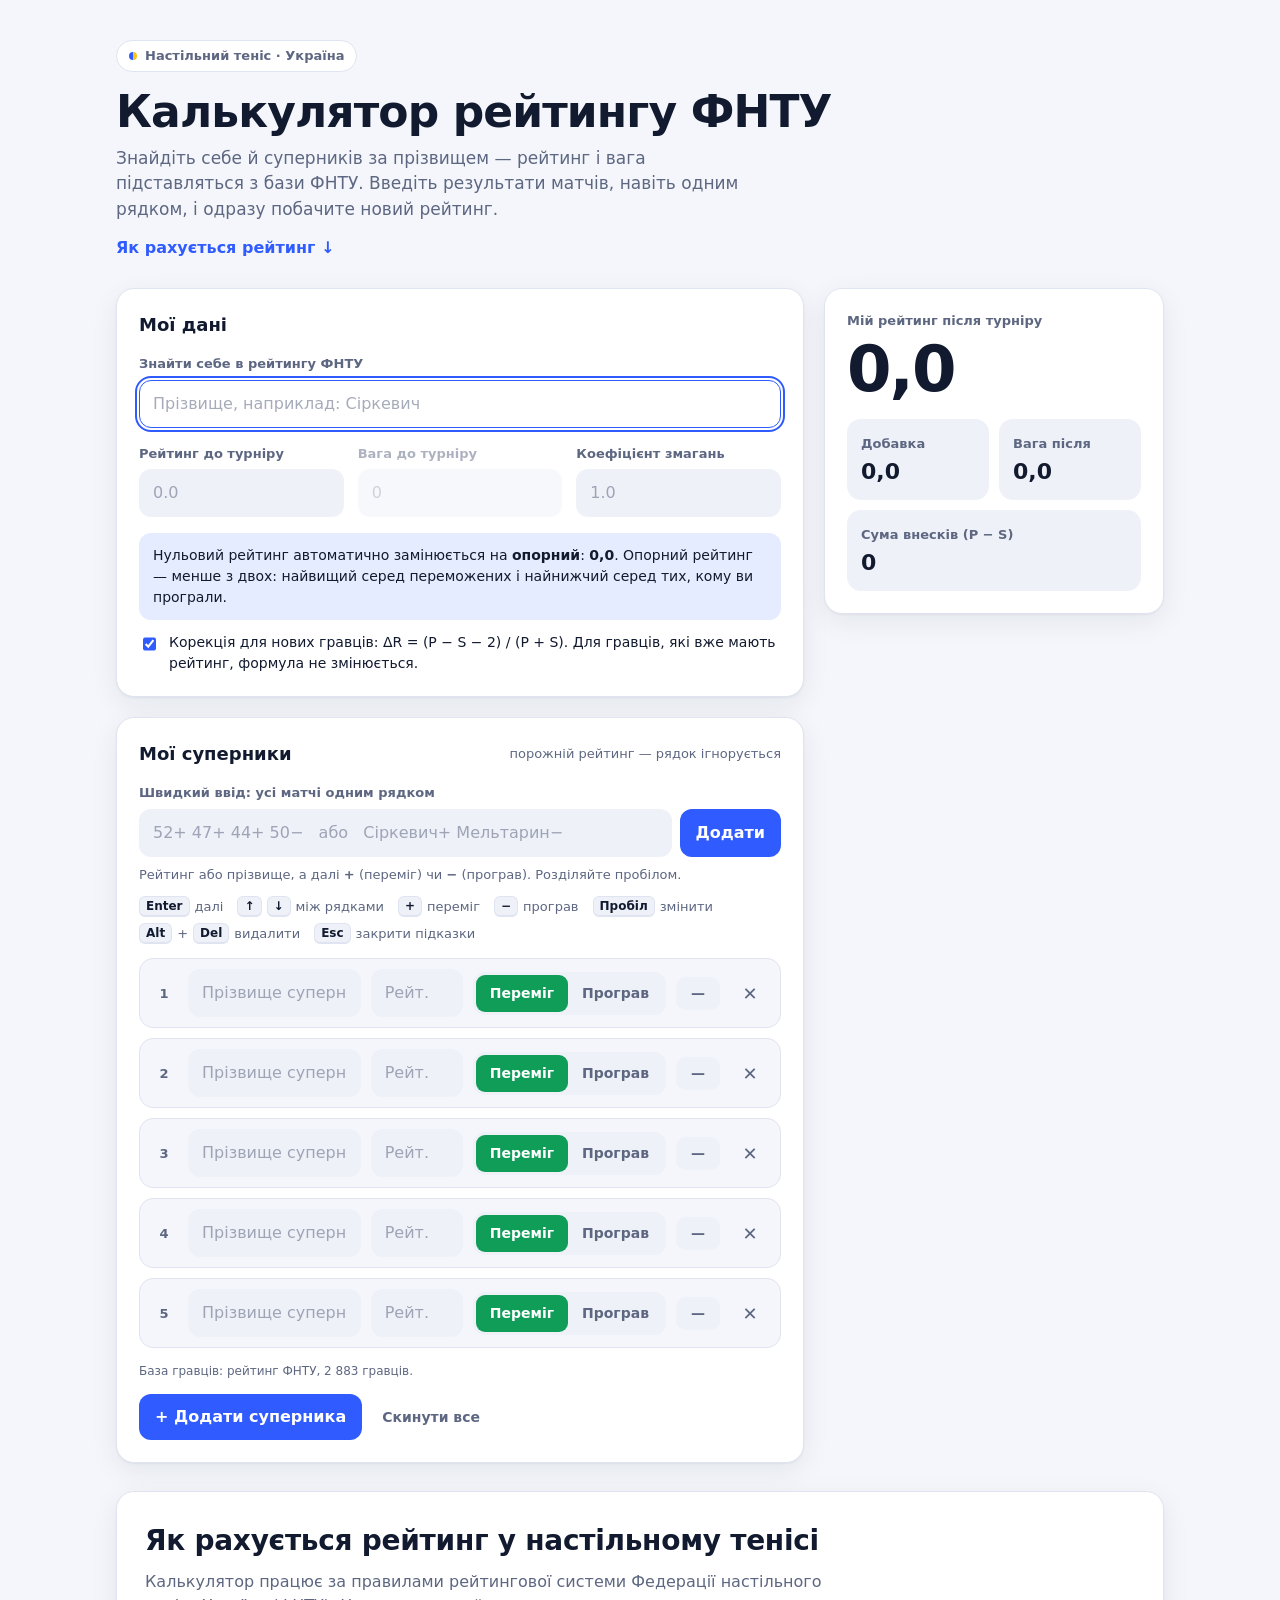
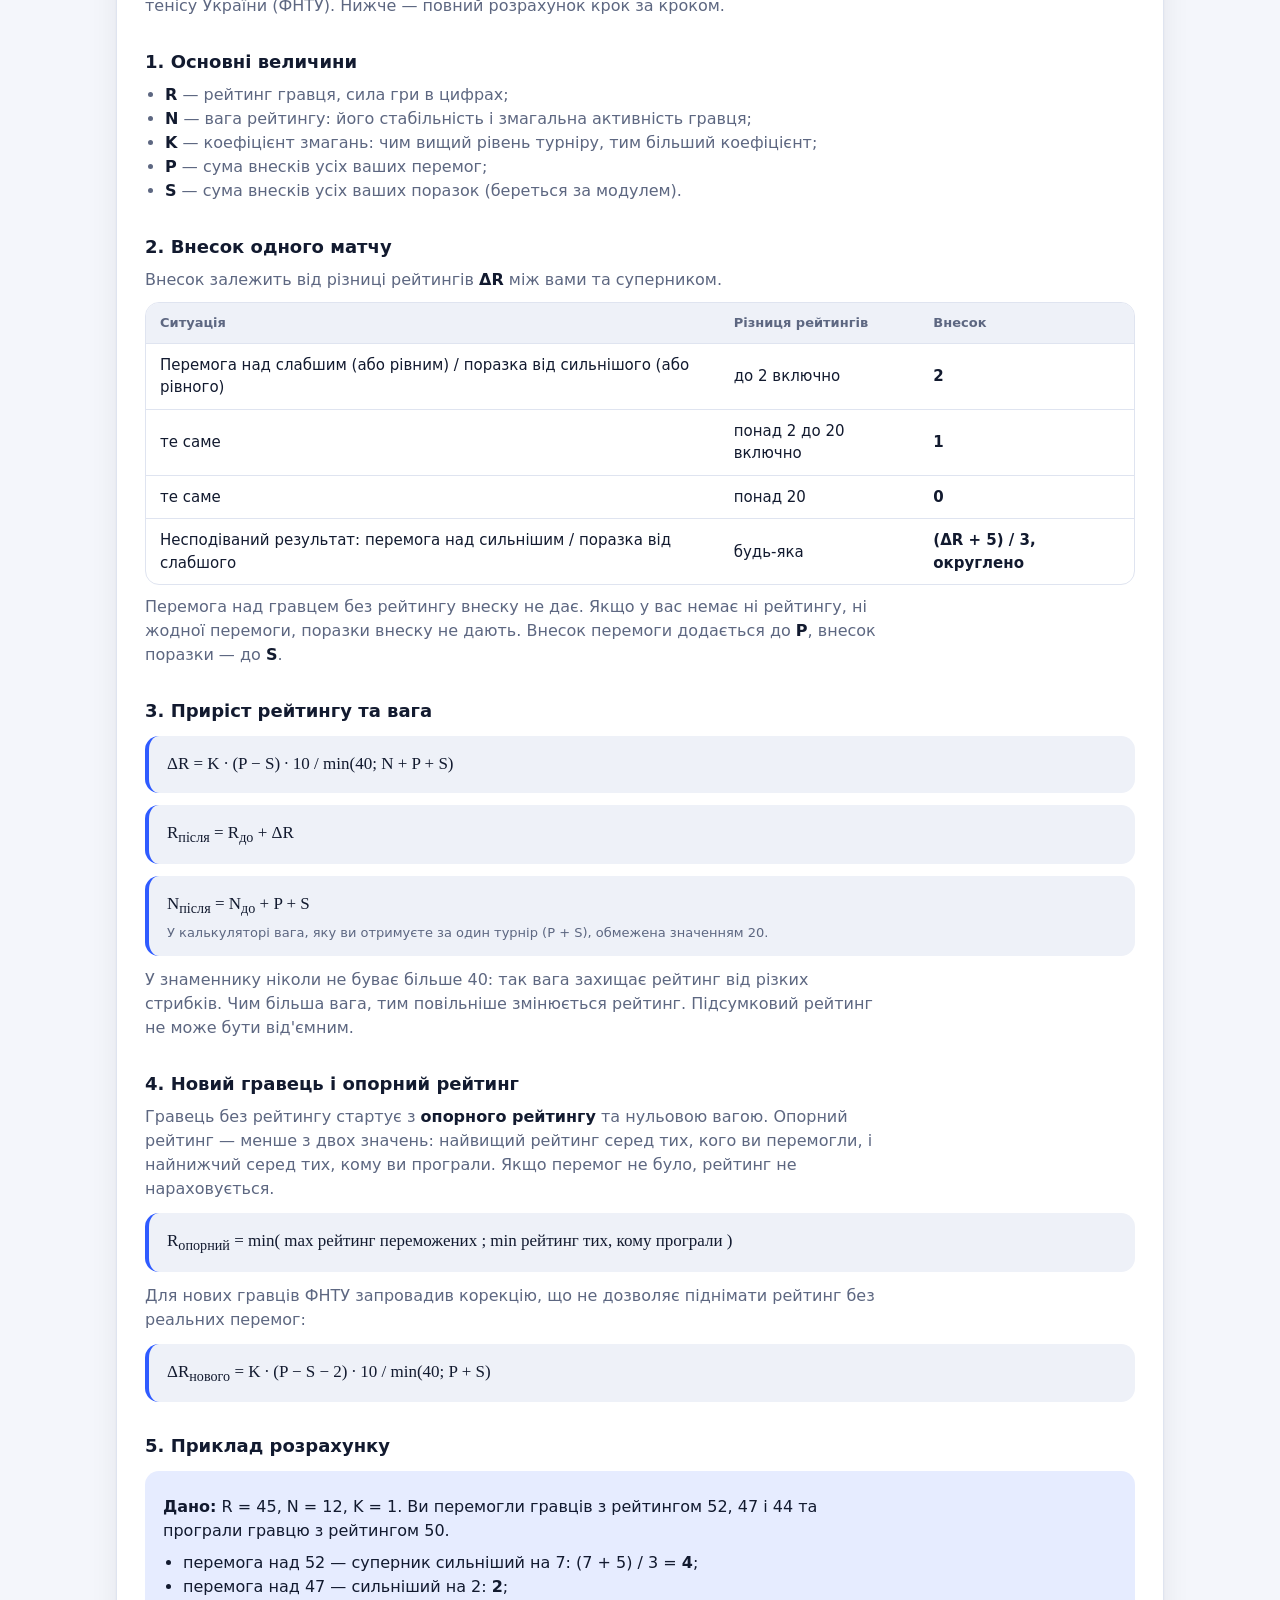
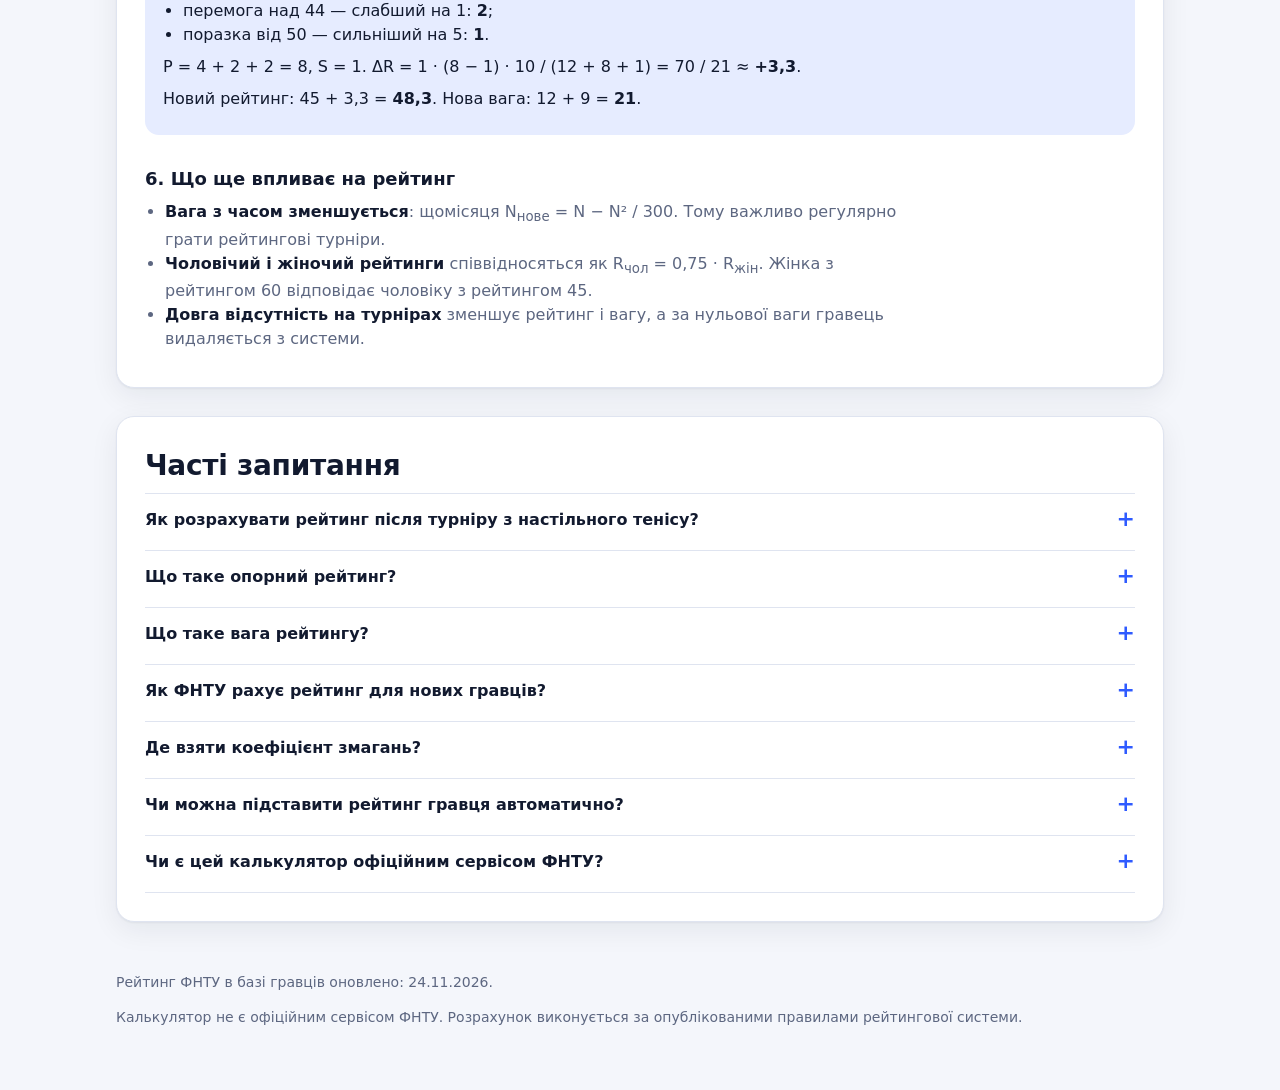
==== index.html @ c617428f "Add FNTU rating calculator Co-Authored-By: Claude Sonnet 5.5 <noreply@anthropic.com>" ====
<!DOCTYPE html>
<html lang="uk">
<head>
<meta charset="UTF-8">
<meta name="viewport" content="width=device-width, initial-scale=1, viewport-fit=cover">
<title>Калькулятор рейтингу з настільного тенісу ФНТУ онлайн</title>
<meta name="description" content="Безкоштовний онлайн-калькулятор рейтингу ФНТУ: введіть рейтинг, вагу та результати матчів — отримайте новий рейтинг після турніру. Формули та приклади розрахунку.">
<meta name="keywords" content="калькулятор рейтингу, рейтинг ФНТУ, настільний теніс, рейтинг настільний теніс Україна, розрахунок рейтингу, опорний рейтинг, вага рейтингу">
<meta name="robots" content="index, follow, max-image-preview:large, max-snippet:-1">
<meta name="author" content="Калькулятор рейтингу ФНТУ">
<meta name="theme-color" content="#2f5bff" media="(prefers-color-scheme: light)">
<meta name="theme-color" content="#0c111f" media="(prefers-color-scheme: dark)">
<meta name="color-scheme" content="light dark">
<link rel="canonical" href="https://example.com/">
<link rel="alternate" hreflang="uk" href="https://example.com/">
<link rel="alternate" hreflang="x-default" href="https://example.com/">

<meta property="og:type" content="website">
<meta property="og:site_name" content="Калькулятор рейтингу ФНТУ">
<meta property="og:locale" content="uk_UA">
<meta property="og:title" content="Калькулятор рейтингу з настільного тенісу ФНТУ">
<meta property="og:description" content="Введіть рейтинг, вагу та результати матчів — одразу побачите новий рейтинг після турніру. Формули та приклади.">
<meta property="og:url" content="https://example.com/">
<meta property="og:image" content="https://example.com/og-image.png">
<meta property="og:image:width" content="1200">
<meta property="og:image:height" content="630">
<meta property="og:image:alt" content="Калькулятор рейтингу ФНТУ з настільного тенісу">
<meta name="twitter:card" content="summary_large_image">
<meta name="twitter:title" content="Калькулятор рейтингу з настільного тенісу ФНТУ">
<meta name="twitter:description" content="Розрахунок рейтингу після турніру за правилами ФНТУ — онлайн, безкоштовно.">
<meta name="twitter:image" content="https://example.com/og-image.png">

<link rel="icon" href="favicon.svg" type="image/svg+xml">
<link rel="apple-touch-icon" href="apple-touch-icon.png">
<link rel="manifest" href="manifest.webmanifest">
<link rel="preload" href="style.css" as="style">
<link rel="stylesheet" href="style.css">

<script type="application/ld+json">
{
  "@context": "https://schema.org",
  "@graph": [
    {
      "@type": "WebApplication",
      "@id": "https://example.com/#app",
      "name": "Калькулятор рейтингу ФНТУ",
      "url": "https://example.com/",
      "description": "Онлайн-калькулятор рейтингу з настільного тенісу за правилами Федерації настільного тенісу України.",
      "applicationCategory": "SportsApplication",
      "operatingSystem": "Any",
      "browserRequirements": "Requires JavaScript",
      "inLanguage": "uk",
      "isAccessibleForFree": true,
      "offers": { "@type": "Offer", "price": "0", "priceCurrency": "UAH" }
    },
    {
      "@type": "WebSite",
      "@id": "https://example.com/#website",
      "url": "https://example.com/",
      "name": "Калькулятор рейтингу ФНТУ",
      "inLanguage": "uk"
    },
    {
      "@type": "FAQPage",
      "mainEntity": [
        {
          "@type": "Question",
          "name": "Як розрахувати рейтинг після турніру з настільного тенісу?",
          "acceptedAnswer": { "@type": "Answer", "text": "Для кожного матчу визначається внесок за різницею рейтингів. Потім додавання до рейтингу дорівнює K·(P−S)·10 / min(40; N+P+S), де P — сума внесків перемог, S — сума внесків поразок, N — початкова вага, K — коефіцієнт змагань." }
        },
        {
          "@type": "Question",
          "name": "Що таке опорний рейтинг у настільному тенісі?",
          "acceptedAnswer": { "@type": "Answer", "text": "Це стартовий рейтинг нового гравця. Він дорівнює меншому з двох значень: найвищого рейтингу серед гравців, яких переміг новачок, і найнижчого серед тих, кому він програв." }
        },
        {
          "@type": "Question",
          "name": "Що таке вага рейтингу?",
          "acceptedAnswer": { "@type": "Answer", "text": "Вага показує стабільність рейтингу та змагальну активність гравця. Після кожного турніру вага зростає на суму модулів внесків матчів, а з часом щомісяця зменшується. Чим більша вага, тим менше рейтинг змінюється за один турнір." }
        },
        {
          "@type": "Question",
          "name": "Як ФНТУ рахує рейтинг для нових гравців?",
          "acceptedAnswer": { "@type": "Answer", "text": "Новий гравець починає з опорного рейтингу й нульової ваги. З 2025 року у формулі приросту використовується додатковий доданок: ΔR = (P−S−2)·10 / (P+S), щоб рейтинг не зростав без реальних перемог." }
        },
        {
          "@type": "Question",
          "name": "Чи можна підставити рейтинг гравця автоматично?",
          "acceptedAnswer": { "@type": "Answer", "text": "Так. Почніть вводити прізвище у полі пошуку або в рядку суперника — калькулятор запропонує гравців з рейтингу ФНТУ й підставить їхній рейтинг і вагу. База оновлюється щодня." }
        },
        {
          "@type": "Question",
          "name": "Чи є цей калькулятор офіційним сервісом ФНТУ?",
          "acceptedAnswer": { "@type": "Answer", "text": "Ні. Це незалежний калькулятор, який виконує розрахунок за опублікованими правилами рейтингової системи ФНТУ. Офіційні дані дивіться на сайті федерації." }
        }
      ]
    }
  ]
}
</script>
</head>
<body>
<div class="wrap">
  <header class="hero">
    <span class="badge"><i></i> Настільний теніс · Україна</span>
    <h1>Калькулятор рейтингу ФНТУ</h1>
    <p class="lead">Знайдіть себе й суперників за прізвищем — рейтинг і вага підставляться з бази ФНТУ. Введіть результати матчів, навіть одним рядком, і одразу побачите новий рейтинг.</p>
    <a class="hero-link" href="#formula">Як рахується рейтинг ↓</a>
  </header>

  <main>
    <div class="layout">
      <div>
        <section class="card" aria-labelledby="h-me">
          <h2 id="h-me">Мої дані</h2>
          <div class="search-me">
            <label class="field"><span>Знайти себе в рейтингу ФНТУ</span>
              <input id="myName" type="text" data-player="me" role="combobox" aria-autocomplete="list" aria-expanded="false" aria-controls="ddList"
                     placeholder="Прізвище, наприклад: Сіркевич" autocomplete="off" autocapitalize="words" spellcheck="false" enterkeyhint="next">
            </label>
            <p class="meta" id="myMeta" hidden></p>
          </div>
          <div class="fields">
            <label class="field"><span>Рейтинг до турніру</span>
              <input id="initialRating" data-num type="text" inputmode="decimal" enterkeyhint="next" placeholder="0.0" autocomplete="off">
            </label>
            <label class="field" id="weightField"><span>Вага до турніру</span>
              <input id="initialWeight" data-num type="text" inputmode="decimal" enterkeyhint="next" placeholder="0" autocomplete="off">
            </label>
            <label class="field"><span>Коефіцієнт змагань</span>
              <input id="contestFactor" data-num type="text" inputmode="decimal" enterkeyhint="done" placeholder="1.0" autocomplete="off">
            </label>
          </div>
          <div class="note" id="newPlayerNote" hidden>
            Нульовий рейтинг автоматично замінюється на <b>опорний</b>: <b id="baseRating">0.0</b>.
            Опорний рейтинг — менше з двох: найвищий серед переможених і найнижчий серед тих, кому ви програли.
          </div>
          <label class="check" id="correctionRow" hidden>
            <input type="checkbox" id="correction" checked>
            <span>Корекція для нових гравців: ΔR = (P − S − 2) / (P + S).
              Для гравців, які вже мають рейтинг, формула не змінюється.</span>
          </label>
        </section>

        <section class="card" aria-labelledby="h-opp">
          <h2 id="h-opp">Мої суперники <span class="hint">порожній рейтинг — рядок ігнорується</span></h2>
          <div class="bulk">
            <label class="field"><span>Швидкий ввід: усі матчі одним рядком</span>
              <div class="bulk-row">
                <input id="bulk" type="text" placeholder="52+ 47+ 44+ 50−   або   Сіркевич+ Мельтарин−" autocomplete="off" autocapitalize="off" spellcheck="false" enterkeyhint="done" aria-describedby="bulkHelp">
                <button class="btn primary" id="bulkApply" type="button">Додати</button>
              </div>
            </label>
            <div class="chips" id="bulkPreview" aria-live="polite"></div>
            <p class="hint" id="bulkHelp">Рейтинг або прізвище, а далі <b>+</b> (переміг) чи <b>−</b> (програв). Розділяйте пробілом.</p>
          </div>
          <p class="keys" aria-hidden="true">
            <span><kbd>Enter</kbd> далі</span>
            <span><kbd>↑</kbd><kbd>↓</kbd> між рядками</span>
            <span><kbd>+</kbd> переміг</span>
            <span><kbd>−</kbd> програв</span>
            <span><kbd>Пробіл</kbd> змінити</span>
            <span><kbd>Alt</kbd>+<kbd>Del</kbd> видалити</span>
            <span><kbd>Esc</kbd> закрити підказки</span>
          </p>
          <div class="matches" id="matches"></div>
          <p class="src" id="dataSrc"></p>
          <div class="actions">
            <button class="btn primary" id="addMatch" type="button">+ Додати суперника</button>
            <button class="btn ghost" id="reset" type="button">Скинути все</button>
          </div>
        </section>
      </div>

      <aside class="card result" id="result" aria-live="polite" aria-label="Результат">
        <div class="label">Мій рейтинг після турніру</div>
        <div class="big" id="closingRating">0.0</div>
        <div class="stats">
          <div class="stat"><span class="label">Добавка</span><b id="closingDelta" data-sign="zero">0.0</b></div>
          <div class="stat"><span class="label">Вага після</span><b id="closingWeight">0.0</b></div>
          <div class="stat" style="grid-column: 1 / -1"><span class="label">Сума внесків (P − S)</span><b id="contribution">0</b></div>
        </div>
        <div class="warn" id="noRating" hidden>Рейтинг не нараховується: потрібна хоча б одна перемога над гравцем із рейтингом і підсумковий рейтинг вище 0.</div>
      </aside>
    </div>

    <noscript><p class="note">Для роботи калькулятора потрібен JavaScript. Формули розрахунку наведено нижче на сторінці.</p></noscript>

    <section class="doc" id="formula" aria-labelledby="h-formula">
      <div class="card">
        <h2 id="h-formula">Як рахується рейтинг у настільному тенісі</h2>
        <p>Калькулятор працює за правилами рейтингової системи Федерації настільного тенісу України (ФНТУ). Нижче — повний розрахунок крок за кроком.</p>

        <h3>1. Основні величини</h3>
        <ul>
          <li><b>R</b> — рейтинг гравця, сила гри в цифрах;</li>
          <li><b>N</b> — вага рейтингу: його стабільність і змагальна активність гравця;</li>
          <li><b>K</b> — коефіцієнт змагань: чим вищий рівень турніру, тим більший коефіцієнт;</li>
          <li><b>P</b> — сума внесків усіх ваших перемог;</li>
          <li><b>S</b> — сума внесків усіх ваших поразок (береться за модулем).</li>
        </ul>

        <h3>2. Внесок одного матчу</h3>
        <p>Внесок залежить від різниці рейтингів <b>ΔR</b> між вами та суперником.</p>
        <div class="tbl-wrap">
          <table>
            <thead><tr><th>Ситуація</th><th>Різниця рейтингів</th><th>Внесок</th></tr></thead>
            <tbody>
              <tr><td>Перемога над слабшим (або рівним) / поразка від сильнішого (або рівного)</td><td>до 2 включно</td><td>2</td></tr>
              <tr><td>те саме</td><td>понад 2 до 20 включно</td><td>1</td></tr>
              <tr><td>те саме</td><td>понад 20</td><td>0</td></tr>
              <tr><td>Несподіваний результат: перемога над сильнішим / поразка від слабшого</td><td>будь-яка</td><td>(ΔR + 5) / 3, округлено</td></tr>
            </tbody>
          </table>
        </div>
        <p>Перемога над гравцем без рейтингу внеску не дає. Якщо у вас немає ні рейтингу, ні жодної перемоги, поразки внеску не дають. Внесок перемоги додається до <b>P</b>, внесок поразки — до <b>S</b>.</p>

        <h3>3. Приріст рейтингу та вага</h3>
        <div class="formula">ΔR = K · (P − S) · 10 / min(40; N + P + S)</div>
        <div class="formula">R<sub>після</sub> = R<sub>до</sub> + ΔR</div>
        <div class="formula">N<sub>після</sub> = N<sub>до</sub> + P + S<small>У калькуляторі вага, яку ви отримуєте за один турнір (P + S), обмежена значенням 20.</small></div>
        <p>У знаменнику ніколи не буває більше 40: так вага захищає рейтинг від різких стрибків. Чим більша вага, тим повільніше змінюється рейтинг. Підсумковий рейтинг не може бути від'ємним.</p>

        <h3>4. Новий гравець і опорний рейтинг</h3>
        <p>Гравець без рейтингу стартує з <b>опорного рейтингу</b> та нульовою вагою. Опорний рейтинг — менше з двох значень: найвищий рейтинг серед тих, кого ви перемогли, і найнижчий серед тих, кому ви програли. Якщо перемог не було, рейтинг не нараховується.</p>
        <div class="formula">R<sub>опорний</sub> = min( max рейтинг переможених ; min рейтинг тих, кому програли )</div>
        <p>Для нових гравців ФНТУ запровадив корекцію, що не дозволяє піднімати рейтинг без реальних перемог:</p>
        <div class="formula">ΔR<sub>нового</sub> = K · (P − S − 2) · 10 / min(40; P + S)</div>

        <h3>5. Приклад розрахунку</h3>
        <div class="example">
          <p><b>Дано:</b> R = 45, N = 12, K = 1. Ви перемогли гравців з рейтингом 52, 47 і 44 та програли гравцю з рейтингом 50.</p>
          <ul>
            <li>перемога над 52 — суперник сильніший на 7: (7 + 5) / 3 = <b>4</b>;</li>
            <li>перемога над 47 — сильніший на 2: <b>2</b>;</li>
            <li>перемога над 44 — слабший на 1: <b>2</b>;</li>
            <li>поразка від 50 — сильніший на 5: <b>1</b>.</li>
          </ul>
          <p>P = 4 + 2 + 2 = 8, S = 1. ΔR = 1 · (8 − 1) · 10 / (12 + 8 + 1) = 70 / 21 ≈ <b>+3,3</b>.</p>
          <p>Новий рейтинг: 45 + 3,3 = <b>48,3</b>. Нова вага: 12 + 9 = <b>21</b>.</p>
        </div>

        <h3>6. Що ще впливає на рейтинг</h3>
        <ul>
          <li><b>Вага з часом зменшується</b>: щомісяця N<sub>нове</sub> = N − N² / 300. Тому важливо регулярно грати рейтингові турніри.</li>
          <li><b>Чоловічий і жіночий рейтинги</b> співвідносяться як R<sub>чол</sub> = 0,75 · R<sub>жін</sub>. Жінка з рейтингом 60 відповідає чоловіку з рейтингом 45.</li>
          <li><b>Довга відсутність на турнірах</b> зменшує рейтинг і вагу, а за нульової ваги гравець видаляється з системи.</li>
        </ul>
      </div>
    </section>

    <section class="doc faq" aria-labelledby="h-faq">
      <div class="card">
        <h2 id="h-faq">Часті запитання</h2>
        <details>
          <summary>Як розрахувати рейтинг після турніру з настільного тенісу?</summary>
          <p>Визначте внесок кожного матчу за різницею рейтингів, підсумуйте перемоги (P) та поразки (S) і підставте у формулу ΔR = K·(P−S)·10 / min(40; N+P+S). Калькулятор вище робить це автоматично.</p>
        </details>
        <details>
          <summary>Що таке опорний рейтинг?</summary>
          <p>Це стартовий рейтинг нового гравця: менше з двох значень — найвищий рейтинг серед переможених і найнижчий серед тих, кому він програв.</p>
        </details>
        <details>
          <summary>Що таке вага рейтингу?</summary>
          <p>Вага показує стабільність рейтингу та активність гравця. Після турніру вона зростає на P + S, а щомісяця зменшується. Чим більша вага, тим менше рейтинг змінюється за один турнір.</p>
        </details>
        <details>
          <summary>Як ФНТУ рахує рейтинг для нових гравців?</summary>
          <p>Новачок починає з опорного рейтингу та нульової ваги, а у формулі приросту є додатковий доданок: ΔR = (P−S−2)·10 / (P+S). Це не дає рейтингу зростати без реальних перемог.</p>
        </details>
        <details>
          <summary>Де взяти коефіцієнт змагань?</summary>
          <p>Коефіцієнт відповідає рівню турніру. Його визначає ФНТУ й зазвичай вказує в регламенті змагань. Для звичайного турніру використовуйте значення 1,0.</p>
        </details>
        <details>
          <summary>Чи можна підставити рейтинг гравця автоматично?</summary>
          <p>Так. Почніть вводити прізвище у полі «Знайти себе» або в рядку суперника — калькулятор запропонує гравців з рейтингу ФНТУ й підставить їхній рейтинг і вагу. База оновлюється щодня.</p>
        </details>
        <details>
          <summary>Чи є цей калькулятор офіційним сервісом ФНТУ?</summary>
          <p>Ні. Це незалежний калькулятор, який виконує розрахунок за опублікованими правилами. Офіційний рейтинг дивіться на сайті федерації.</p>
        </details>
      </div>
    </section>
  </main>

  <footer>
    <p>Рейтинг ФНТУ в базі гравців оновлено: <time id="footerDate">—</time>.</p>
    <p>Калькулятор не є офіційним сервісом ФНТУ. Розрахунок виконується за опублікованими правилами рейтингової системи.</p>
  </footer>
</div>

<div class="bar is-hidden" id="bar" role="status">
  <div class="b-main"><small>Рейтинг після турніру</small><b id="barRating">0,0</b></div>
  <span class="b-delta" id="barDelta" data-sign="zero">0,0</span>
  <button class="btn primary" type="button" id="barMore">Деталі</button>
</div>

<div class="dd" id="dd" hidden><div class="dd-list" id="ddList" role="listbox"></div></div>

<template id="matchTpl">
  <div class="match">
    <span class="num">1</span>
    <input class="name" type="text" name="opponentName" data-player="row" role="combobox" aria-autocomplete="list" aria-expanded="false" aria-controls="ddList" placeholder="Прізвище суперника" autocomplete="off" autocapitalize="words" spellcheck="false" enterkeyhint="next" aria-label="Прізвище суперника">
    <input class="rate" type="text" name="opponentRating" inputmode="decimal" enterkeyhint="next" placeholder="Рейт." autocomplete="off" aria-label="Рейтинг суперника" title="Рейтинг суперника">
    <div class="seg" role="radiogroup" aria-label="Результат матчу">
      <label><input type="radio" value="win" checked><span>Переміг</span></label>
      <label><input type="radio" value="lose"><span>Програв</span></label>
    </div>
    <span class="contrib" data-sign="zero" title="Внесок матчу">0</span>
    <button class="icon delete" type="button" tabindex="-1" aria-label="Видалити суперника">✕</button>
  </div>
</template>

<script src="players.js" defer></script>
<script src="calculator.js" defer></script>
<script src="app.js" defer></script>
</body>
</html>
---- style.css ----
:root {
  --bg: #f4f6fb; --surface: #ffffff; --surface-2: #eef1f8; --text: #121a2f; --muted: #5d6781;
  --line: #dfe4f0; --accent: #2f5bff; --accent-ink: #ffffff; --accent-soft: #e6ecff;
  --pos: #0f9d58; --pos-soft: #def6e9; --neg: #d93a3a; --neg-soft: #fde6e6; --gold: #f5c518;
  --shadow: 0 1px 2px rgba(18,26,47,.05), 0 8px 28px rgba(18,26,47,.07);
  --r: 18px;
}
@media (prefers-color-scheme: dark) {
  :root:not([data-theme="light"]) {
    --bg: #0c111f; --surface: #151c30; --surface-2: #1c2540; --text: #eef1fb; --muted: #97a2c0;
    --line: #26304f; --accent: #6b8bff; --accent-ink: #0c111f; --accent-soft: #1d2a55;
    --pos: #3ddc8a; --pos-soft: #12372a; --neg: #ff6b6b; --neg-soft: #3d1a22;
    --shadow: 0 1px 2px rgba(0,0,0,.4), 0 10px 30px rgba(0,0,0,.35);
  }
}
* { box-sizing: border-box; }
html { color-scheme: light dark; }
body {
  margin: 0; background: var(--bg); color: var(--text);
  font: 16px/1.5 system-ui, -apple-system, "Segoe UI", Roboto, "Helvetica Neue", Arial, sans-serif;
  -webkit-font-smoothing: antialiased;
}
.wrap { max-width: 1080px; margin: 0 auto; padding: 0 16px; }

.hero { padding: 40px 0 28px; }
.badge {
  display: inline-flex; align-items: center; gap: 8px; font-size: 13px; font-weight: 600; color: var(--muted);
  background: var(--surface); border: 1px solid var(--line); padding: 5px 12px; border-radius: 999px;
}
.badge i { width: 8px; height: 8px; border-radius: 50%; background: linear-gradient(90deg, var(--accent) 50%, var(--gold) 50%); }
h1 { font-size: clamp(28px, 5vw, 44px); line-height: 1.1; margin: 16px 0 10px; letter-spacing: -.02em; }
.lead { color: var(--muted); max-width: 640px; margin: 0; font-size: 17px; }

.layout { display: grid; grid-template-columns: minmax(0, 1fr) 340px; gap: 20px; align-items: start; }
.card { background: var(--surface); border: 1px solid var(--line); border-radius: var(--r); box-shadow: var(--shadow); padding: 22px; }
.card + .card { margin-top: 20px; }
.card h2 { font-size: 18px; margin: 0 0 16px; display: flex; align-items: center; justify-content: space-between; gap: 12px; }
.hint { color: var(--muted); font-size: 13px; font-weight: 400; }

.fields { display: grid; grid-template-columns: repeat(3, 1fr); gap: 14px; }
.field { display: block; }
.field > span { display: block; font-size: 13px; font-weight: 600; color: var(--muted); margin-bottom: 6px; }
.field.is-disabled { opacity: .5; }
input[type=text], input[type=number] {
  width: 100%; font: inherit; color: var(--text); background: var(--surface-2); border: 1.5px solid transparent;
  border-radius: 12px; padding: 11px 13px; outline: none; transition: border-color .15s, background .15s;
}
input:focus { border-color: var(--accent); background: var(--surface); }
input:disabled { cursor: not-allowed; }
.stepper { display: flex; gap: 6px; }
.stepper button { flex: none; width: 42px; }

button { font: inherit; cursor: pointer; }
.btn {
  border: 0; border-radius: 12px; padding: 11px 16px; font-weight: 600; background: var(--surface-2); color: var(--text);
  transition: transform .1s, background .15s;
}
.btn:hover { background: var(--accent-soft); }
.btn:active { transform: scale(.97); }
.btn.primary { background: var(--accent); color: var(--accent-ink); }
.btn.primary:hover { filter: brightness(1.08); background: var(--accent); }
.btn.ghost { background: transparent; color: var(--muted); padding: 6px 10px; font-size: 14px; }
.btn:focus-visible, input:focus-visible, .seg label:focus-within { outline: 2px solid var(--accent); outline-offset: 2px; }

.note { margin-top: 16px; padding: 12px 14px; border-radius: 12px; background: var(--accent-soft); font-size: 14px; }
.note b { font-variant-numeric: tabular-nums; }
.check { display: flex; align-items: flex-start; gap: 10px; margin-top: 12px; font-size: 14px; cursor: pointer; }
.check input { margin-top: 3px; accent-color: var(--accent); width: 18px; height: 18px; }

.matches { display: grid; gap: 10px; }
.match {
  display: grid; grid-template-columns: 28px minmax(0, 1fr) 92px auto 44px 40px; gap: 10px; align-items: center;
  padding: 10px; border: 1px solid var(--line); border-radius: 14px; background: var(--bg);
}
.num { font-size: 13px; font-weight: 700; color: var(--muted); text-align: center; }
.seg { display: inline-flex; background: var(--surface-2); border-radius: 12px; padding: 3px; }
.seg label { position: relative; cursor: pointer; }
.seg input { position: absolute; opacity: 0; inset: 0; }
.seg span { display: block; padding: 8px 14px; border-radius: 9px; font-size: 14px; font-weight: 600; color: var(--muted); transition: all .15s; white-space: nowrap; }
.seg input[value=win]:checked + span { background: var(--pos); color: #fff; }
.seg input[value=lose]:checked + span { background: var(--neg); color: #fff; }
.contrib {
  text-align: center; font-weight: 700; font-size: 14px; font-variant-numeric: tabular-nums; padding: 6px 0; border-radius: 10px;
  background: var(--surface-2); color: var(--muted);
}
.contrib[data-sign=pos] { background: var(--pos-soft); color: var(--pos); }
.contrib[data-sign=neg] { background: var(--neg-soft); color: var(--neg); }
.icon { border: 0; background: transparent; color: var(--muted); border-radius: 10px; height: 40px; font-size: 18px; }
.icon:hover { background: var(--neg-soft); color: var(--neg); }
.actions { display: flex; gap: 10px; margin-top: 14px; flex-wrap: wrap; }

.result { position: sticky; top: 16px; }
.result .big { font-size: 64px; line-height: 1; font-weight: 800; letter-spacing: -.03em; font-variant-numeric: tabular-nums; margin: 6px 0 4px; }
.label { font-size: 13px; font-weight: 600; color: var(--muted); }
.stats { display: grid; grid-template-columns: 1fr 1fr; gap: 10px; margin-top: 18px; }
.stat { background: var(--surface-2); border-radius: 14px; padding: 12px 14px; }
.stat b { display: block; font-size: 22px; font-variant-numeric: tabular-nums; }
[data-sign=pos] { color: var(--pos); } [data-sign=neg] { color: var(--neg); }
.warn { margin-top: 14px; padding: 10px 12px; border-radius: 12px; background: var(--neg-soft); color: var(--neg); font-size: 14px; }

.doc { margin-top: 28px; }
.doc .card { padding: 28px; }
.doc h2 { font-size: clamp(22px, 3.5vw, 28px); margin: 0 0 6px; letter-spacing: -.01em; display: block; }
.doc h3 { font-size: 18px; margin: 30px 0 8px; }
.doc p, .doc li { color: var(--muted); max-width: 72ch; }
.doc p { margin: 8px 0; } .doc ul { padding-left: 20px; margin: 8px 0; }
.doc strong, .doc b { color: var(--text); }
.formula {
  margin: 12px 0; padding: 14px 18px; border-radius: 14px; background: var(--surface-2); border-left: 4px solid var(--accent);
  font: 500 17px/1.7 "Cambria Math", "STIX Two Math", Georgia, serif; color: var(--text); overflow-x: auto; white-space: nowrap;
}
.formula small { display: block; font: 13px/1.4 system-ui, sans-serif; color: var(--muted); margin-top: 4px; white-space: normal; }
.tbl-wrap { overflow-x: auto; margin: 10px 0; border: 1px solid var(--line); border-radius: 14px; }
table { border-collapse: collapse; width: 100%; font-size: 15px; min-width: 420px; }
th, td { text-align: left; padding: 10px 14px; border-bottom: 1px solid var(--line); }
th { background: var(--surface-2); font-size: 13px; color: var(--muted); }
tr:last-child td { border-bottom: 0; }
td:last-child { font-weight: 700; font-variant-numeric: tabular-nums; }
.example { background: var(--accent-soft); border-radius: 14px; padding: 16px 18px; margin: 12px 0; }
.example p, .example li { color: var(--text); }
.faq details { border-top: 1px solid var(--line); padding: 14px 0; }
.faq details:last-child { border-bottom: 1px solid var(--line); }
.faq summary { cursor: pointer; font-weight: 600; font-size: 16px; list-style: none; display: flex; justify-content: space-between; gap: 12px; min-height: 28px; }
.faq summary::-webkit-details-marker { display: none; }
.faq summary::after { content: "+"; color: var(--accent); font-size: 22px; line-height: 1; }
.faq details[open] summary::after { content: "−"; }
.faq details p { margin: 10px 0 0; }
.hero-link { display: inline-block; margin-top: 14px; color: var(--accent); font-weight: 600; text-decoration: none; }
.hero-link:hover { text-decoration: underline; }

/* Нижня панель результату на телефонах */
.bar {
  display: none; position: fixed; left: 0; right: 0; bottom: 0; z-index: 20; align-items: center; gap: 14px;
  padding: 10px 16px calc(10px + env(safe-area-inset-bottom)); background: var(--surface); border-top: 1px solid var(--line);
  box-shadow: 0 -8px 24px rgba(18,26,47,.12); transform: translateY(0); transition: transform .2s;
}
.bar.is-hidden { transform: translateY(110%); }
.bar .b-main { flex: 1; min-width: 0; }
.bar .b-main small { display: block; font-size: 12px; font-weight: 600; color: var(--muted); }
.bar .b-main b { font-size: 28px; line-height: 1.1; font-variant-numeric: tabular-nums; }
.bar .b-delta { font-weight: 800; font-size: 18px; font-variant-numeric: tabular-nums; }
.bar .btn { min-height: 44px; }
footer { color: var(--muted); font-size: 14px; padding: 36px 0 48px; }
footer a { color: var(--accent); }
[hidden] { display: none !important; }

@media (max-width: 860px) {
  .layout { grid-template-columns: 1fr; }
  .result { position: static; }
  .bar { display: flex; }
  body { padding-bottom: 84px; }
}
@media (max-width: 640px) {
  .hero { padding: 24px 0 16px; }
  .card { padding: 16px; }
  .doc .card { padding: 18px; }
  .fields { grid-template-columns: 1fr 1fr; gap: 10px; }
  .fields .field:first-child { grid-column: 1 / -1; }
  input[type=text], input[type=number] { min-height: 48px; font-size: 16px; }
  .match {
    grid-template-columns: 24px 84px minmax(0, 1fr) 48px;
    grid-template-areas: "n name name del" "n rate seg c";
    gap: 8px; padding: 10px 8px;
  }
  .match .num { grid-area: n; } .match .name { grid-area: name; } .match .rate { grid-area: rate; }
  .match .seg { grid-area: seg; display: flex; } .match .seg label { flex: 1; }
  .match .seg span { text-align: center; padding: 12px 2px; font-size: 13px; }
  .match { grid-template-columns: 22px 80px minmax(0, 1fr) 44px; }
  .match .contrib { grid-area: c; padding: 12px 0; }
  .match .delete { grid-area: del; height: 48px; width: 48px; }
  .actions .btn { min-height: 48px; }
  .actions .primary { flex: 1; }
  .result .big { font-size: 52px; }
  .formula { font-size: 15px; padding: 12px 14px; }
}
@media (hover: none) { .link:hover, .btn:hover { transform: none; } }

.keys { display: flex; flex-wrap: wrap; gap: 6px 14px; margin: -4px 0 14px; font-size: 13px; color: var(--muted); }
.keys span { display: inline-flex; align-items: center; gap: 5px; }
kbd {
  font: 600 12px/1 system-ui, sans-serif; color: var(--text); background: var(--surface-2); border: 1px solid var(--line);
  border-bottom-width: 2px; border-radius: 6px; padding: 3px 6px; min-width: 22px; text-align: center;
}
@media (hover: none) { .keys { display: none; } }
input::placeholder { color: var(--muted); opacity: .55; }

/* Пошук гравців і швидкий ввід */
.search-me { margin-bottom: 16px; }
.meta { margin: 8px 0 0; font-size: 13px; color: var(--muted); }
.meta b { color: var(--text); }
.bulk { margin-bottom: 16px; }
.bulk-row { display: flex; gap: 8px; }
.bulk-row input { flex: 1; min-width: 0; }
.bulk-row .btn { flex: none; }
.bulk .hint { margin: 8px 0 0; }
.chips { display: flex; flex-wrap: wrap; gap: 6px; margin-top: 8px; }
.chips:empty { display: none; }
.chip { font-size: 13px; font-weight: 600; padding: 4px 10px; border-radius: 999px; background: var(--surface-2); color: var(--muted); font-variant-numeric: tabular-nums; }
.chip.win { background: var(--pos-soft); color: var(--pos); }
.chip.lose { background: var(--neg-soft); color: var(--neg); }
.chip.err { background: var(--neg-soft); color: var(--neg); outline: 1px dashed var(--neg); }
.chip.warn { outline: 1px dashed var(--muted); }
.src { margin: 14px 0 0; font-size: 12px; color: var(--muted); }
.dd {
  position: fixed; z-index: 60; background: var(--surface); border: 1px solid var(--line); border-radius: 14px;
  box-shadow: 0 12px 40px rgba(18,26,47,.22); overflow: hidden; max-height: min(340px, 55vh); overflow-y: auto;
}
.dd-item { display: grid; grid-template-columns: minmax(0, 1fr) auto; gap: 2px 12px; padding: 10px 14px; cursor: pointer; align-items: center; }
.dd-item[aria-selected=true], .dd-item:hover { background: var(--accent-soft); }
.dd-item b { font-weight: 600; overflow: hidden; text-overflow: ellipsis; white-space: nowrap; }
.dd-item small { grid-column: 1; color: var(--muted); font-size: 12px; overflow: hidden; text-overflow: ellipsis; white-space: nowrap; }
.dd-item .r { grid-row: 1 / span 2; grid-column: 2; text-align: right; font-weight: 800; font-size: 17px; font-variant-numeric: tabular-nums; }
.dd-item .r i { display: block; font-style: normal; font-weight: 500; font-size: 11px; color: var(--muted); }
.dd-empty { padding: 12px 14px; color: var(--muted); font-size: 14px; }
@media (max-width: 640px) { .bulk-row .btn { min-height: 48px; } .dd-item { padding: 12px 14px; } }
---- style.css ----
:root {
  --bg: #f4f6fb; --surface: #ffffff; --surface-2: #eef1f8; --text: #121a2f; --muted: #5d6781;
  --line: #dfe4f0; --accent: #2f5bff; --accent-ink: #ffffff; --accent-soft: #e6ecff;
  --pos: #0f9d58; --pos-soft: #def6e9; --neg: #d93a3a; --neg-soft: #fde6e6; --gold: #f5c518;
  --shadow: 0 1px 2px rgba(18,26,47,.05), 0 8px 28px rgba(18,26,47,.07);
  --r: 18px;
}
@media (prefers-color-scheme: dark) {
  :root:not([data-theme="light"]) {
    --bg: #0c111f; --surface: #151c30; --surface-2: #1c2540; --text: #eef1fb; --muted: #97a2c0;
    --line: #26304f; --accent: #6b8bff; --accent-ink: #0c111f; --accent-soft: #1d2a55;
    --pos: #3ddc8a; --pos-soft: #12372a; --neg: #ff6b6b; --neg-soft: #3d1a22;
    --shadow: 0 1px 2px rgba(0,0,0,.4), 0 10px 30px rgba(0,0,0,.35);
  }
}
* { box-sizing: border-box; }
html { color-scheme: light dark; }
body {
  margin: 0; background: var(--bg); color: var(--text);
  font: 16px/1.5 system-ui, -apple-system, "Segoe UI", Roboto, "Helvetica Neue", Arial, sans-serif;
  -webkit-font-smoothing: antialiased;
}
.wrap { max-width: 1080px; margin: 0 auto; padding: 0 16px; }

.hero { padding: 40px 0 28px; }
.badge {
  display: inline-flex; align-items: center; gap: 8px; font-size: 13px; font-weight: 600; color: var(--muted);
  background: var(--surface); border: 1px solid var(--line); padding: 5px 12px; border-radius: 999px;
}
.badge i { width: 8px; height: 8px; border-radius: 50%; background: linear-gradient(90deg, var(--accent) 50%, var(--gold) 50%); }
h1 { font-size: clamp(28px, 5vw, 44px); line-height: 1.1; margin: 16px 0 10px; letter-spacing: -.02em; }
.lead { color: var(--muted); max-width: 640px; margin: 0; font-size: 17px; }

.layout { display: grid; grid-template-columns: minmax(0, 1fr) 340px; gap: 20px; align-items: start; }
.card { background: var(--surface); border: 1px solid var(--line); border-radius: var(--r); box-shadow: var(--shadow); padding: 22px; }
.card + .card { margin-top: 20px; }
.card h2 { font-size: 18px; margin: 0 0 16px; display: flex; align-items: center; justify-content: space-between; gap: 12px; }
.hint { color: var(--muted); font-size: 13px; font-weight: 400; }

.fields { display: grid; grid-template-columns: repeat(3, 1fr); gap: 14px; }
.field { display: block; }
.field > span { display: block; font-size: 13px; font-weight: 600; color: var(--muted); margin-bottom: 6px; }
.field.is-disabled { opacity: .5; }
input[type=text], input[type=number] {
  width: 100%; font: inherit; color: var(--text); background: var(--surface-2); border: 1.5px solid transparent;
  border-radius: 12px; padding: 11px 13px; outline: none; transition: border-color .15s, background .15s;
}
input:focus { border-color: var(--accent); background: var(--surface); }
input:disabled { cursor: not-allowed; }
.stepper { display: flex; gap: 6px; }
.stepper button { flex: none; width: 42px; }

button { font: inherit; cursor: pointer; }
.btn {
  border: 0; border-radius: 12px; padding: 11px 16px; font-weight: 600; background: var(--surface-2); color: var(--text);
  transition: transform .1s, background .15s;
}
.btn:hover { background: var(--accent-soft); }
.btn:active { transform: scale(.97); }
.btn.primary { background: var(--accent); color: var(--accent-ink); }
.btn.primary:hover { filter: brightness(1.08); background: var(--accent); }
.btn.ghost { background: transparent; color: var(--muted); padding: 6px 10px; font-size: 14px; }
.btn:focus-visible, input:focus-visible, .seg label:focus-within { outline: 2px solid var(--accent); outline-offset: 2px; }

.note { margin-top: 16px; padding: 12px 14px; border-radius: 12px; background: var(--accent-soft); font-size: 14px; }
.note b { font-variant-numeric: tabular-nums; }
.check { display: flex; align-items: flex-start; gap: 10px; margin-top: 12px; font-size: 14px; cursor: pointer; }
.check input { margin-top: 3px; accent-color: var(--accent); width: 18px; height: 18px; }

.matches { display: grid; gap: 10px; }
.match {
  display: grid; grid-template-columns: 28px minmax(0, 1fr) 92px auto 44px 40px; gap: 10px; align-items: center;
  padding: 10px; border: 1px solid var(--line); border-radius: 14px; background: var(--bg);
}
.num { font-size: 13px; font-weight: 700; color: var(--muted); text-align: center; }
.seg { display: inline-flex; background: var(--surface-2); border-radius: 12px; padding: 3px; }
.seg label { position: relative; cursor: pointer; }
.seg input { position: absolute; opacity: 0; inset: 0; }
.seg span { display: block; padding: 8px 14px; border-radius: 9px; font-size: 14px; font-weight: 600; color: var(--muted); transition: all .15s; white-space: nowrap; }
.seg input[value=win]:checked + span { background: var(--pos); color: #fff; }
.seg input[value=lose]:checked + span { background: var(--neg); color: #fff; }
.contrib {
  text-align: center; font-weight: 700; font-size: 14px; font-variant-numeric: tabular-nums; padding: 6px 0; border-radius: 10px;
  background: var(--surface-2); color: var(--muted);
}
.contrib[data-sign=pos] { background: var(--pos-soft); color: var(--pos); }
.contrib[data-sign=neg] { background: var(--neg-soft); color: var(--neg); }
.icon { border: 0; background: transparent; color: var(--muted); border-radius: 10px; height: 40px; font-size: 18px; }
.icon:hover { background: var(--neg-soft); color: var(--neg); }
.actions { display: flex; gap: 10px; margin-top: 14px; flex-wrap: wrap; }

.result { position: sticky; top: 16px; }
.result .big { font-size: 64px; line-height: 1; font-weight: 800; letter-spacing: -.03em; font-variant-numeric: tabular-nums; margin: 6px 0 4px; }
.label { font-size: 13px; font-weight: 600; color: var(--muted); }
.stats { display: grid; grid-template-columns: 1fr 1fr; gap: 10px; margin-top: 18px; }
.stat { background: var(--surface-2); border-radius: 14px; padding: 12px 14px; }
.stat b { display: block; font-size: 22px; font-variant-numeric: tabular-nums; }
[data-sign=pos] { color: var(--pos); } [data-sign=neg] { color: var(--neg); }
.warn { margin-top: 14px; padding: 10px 12px; border-radius: 12px; background: var(--neg-soft); color: var(--neg); font-size: 14px; }

.doc { margin-top: 28px; }
.doc .card { padding: 28px; }
.doc h2 { font-size: clamp(22px, 3.5vw, 28px); margin: 0 0 6px; letter-spacing: -.01em; display: block; }
.doc h3 { font-size: 18px; margin: 30px 0 8px; }
.doc p, .doc li { color: var(--muted); max-width: 72ch; }
.doc p { margin: 8px 0; } .doc ul { padding-left: 20px; margin: 8px 0; }
.doc strong, .doc b { color: var(--text); }
.formula {
  margin: 12px 0; padding: 14px 18px; border-radius: 14px; background: var(--surface-2); border-left: 4px solid var(--accent);
  font: 500 17px/1.7 "Cambria Math", "STIX Two Math", Georgia, serif; color: var(--text); overflow-x: auto; white-space: nowrap;
}
.formula small { display: block; font: 13px/1.4 system-ui, sans-serif; color: var(--muted); margin-top: 4px; white-space: normal; }
.tbl-wrap { overflow-x: auto; margin: 10px 0; border: 1px solid var(--line); border-radius: 14px; }
table { border-collapse: collapse; width: 100%; font-size: 15px; min-width: 420px; }
th, td { text-align: left; padding: 10px 14px; border-bottom: 1px solid var(--line); }
th { background: var(--surface-2); font-size: 13px; color: var(--muted); }
tr:last-child td { border-bottom: 0; }
td:last-child { font-weight: 700; font-variant-numeric: tabular-nums; }
.example { background: var(--accent-soft); border-radius: 14px; padding: 16px 18px; margin: 12px 0; }
.example p, .example li { color: var(--text); }
.faq details { border-top: 1px solid var(--line); padding: 14px 0; }
.faq details:last-child { border-bottom: 1px solid var(--line); }
.faq summary { cursor: pointer; font-weight: 600; font-size: 16px; list-style: none; display: flex; justify-content: space-between; gap: 12px; min-height: 28px; }
.faq summary::-webkit-details-marker { display: none; }
.faq summary::after { content: "+"; color: var(--accent); font-size: 22px; line-height: 1; }
.faq details[open] summary::after { content: "−"; }
.faq details p { margin: 10px 0 0; }
.hero-link { display: inline-block; margin-top: 14px; color: var(--accent); font-weight: 600; text-decoration: none; }
.hero-link:hover { text-decoration: underline; }

/* Нижня панель результату на телефонах */
.bar {
  display: none; position: fixed; left: 0; right: 0; bottom: 0; z-index: 20; align-items: center; gap: 14px;
  padding: 10px 16px calc(10px + env(safe-area-inset-bottom)); background: var(--surface); border-top: 1px solid var(--line);
  box-shadow: 0 -8px 24px rgba(18,26,47,.12); transform: translateY(0); transition: transform .2s;
}
.bar.is-hidden { transform: translateY(110%); }
.bar .b-main { flex: 1; min-width: 0; }
.bar .b-main small { display: block; font-size: 12px; font-weight: 600; color: var(--muted); }
.bar .b-main b { font-size: 28px; line-height: 1.1; font-variant-numeric: tabular-nums; }
.bar .b-delta { font-weight: 800; font-size: 18px; font-variant-numeric: tabular-nums; }
.bar .btn { min-height: 44px; }
footer { color: var(--muted); font-size: 14px; padding: 36px 0 48px; }
footer a { color: var(--accent); }
[hidden] { display: none !important; }

@media (max-width: 860px) {
  .layout { grid-template-columns: 1fr; }
  .result { position: static; }
  .bar { display: flex; }
  body { padding-bottom: 84px; }
}
@media (max-width: 640px) {
  .hero { padding: 24px 0 16px; }
  .card { padding: 16px; }
  .doc .card { padding: 18px; }
  .fields { grid-template-columns: 1fr 1fr; gap: 10px; }
  .fields .field:first-child { grid-column: 1 / -1; }
  input[type=text], input[type=number] { min-height: 48px; font-size: 16px; }
  .match {
    grid-template-columns: 24px 84px minmax(0, 1fr) 48px;
    grid-template-areas: "n name name del" "n rate seg c";
    gap: 8px; padding: 10px 8px;
  }
  .match .num { grid-area: n; } .match .name { grid-area: name; } .match .rate { grid-area: rate; }
  .match .seg { grid-area: seg; display: flex; } .match .seg label { flex: 1; }
  .match .seg span { text-align: center; padding: 12px 2px; font-size: 13px; }
  .match { grid-template-columns: 22px 80px minmax(0, 1fr) 44px; }
  .match .contrib { grid-area: c; padding: 12px 0; }
  .match .delete { grid-area: del; height: 48px; width: 48px; }
  .actions .btn { min-height: 48px; }
  .actions .primary { flex: 1; }
  .result .big { font-size: 52px; }
  .formula { font-size: 15px; padding: 12px 14px; }
}
@media (hover: none) { .link:hover, .btn:hover { transform: none; } }

.keys { display: flex; flex-wrap: wrap; gap: 6px 14px; margin: -4px 0 14px; font-size: 13px; color: var(--muted); }
.keys span { display: inline-flex; align-items: center; gap: 5px; }
kbd {
  font: 600 12px/1 system-ui, sans-serif; color: var(--text); background: var(--surface-2); border: 1px solid var(--line);
  border-bottom-width: 2px; border-radius: 6px; padding: 3px 6px; min-width: 22px; text-align: center;
}
@media (hover: none) { .keys { display: none; } }
input::placeholder { color: var(--muted); opacity: .55; }

/* Пошук гравців і швидкий ввід */
.search-me { margin-bottom: 16px; }
.meta { margin: 8px 0 0; font-size: 13px; color: var(--muted); }
.meta b { color: var(--text); }
.bulk { margin-bottom: 16px; }
.bulk-row { display: flex; gap: 8px; }
.bulk-row input { flex: 1; min-width: 0; }
.bulk-row .btn { flex: none; }
.bulk .hint { margin: 8px 0 0; }
.chips { display: flex; flex-wrap: wrap; gap: 6px; margin-top: 8px; }
.chips:empty { display: none; }
.chip { font-size: 13px; font-weight: 600; padding: 4px 10px; border-radius: 999px; background: var(--surface-2); color: var(--muted); font-variant-numeric: tabular-nums; }
.chip.win { background: var(--pos-soft); color: var(--pos); }
.chip.lose { background: var(--neg-soft); color: var(--neg); }
.chip.err { background: var(--neg-soft); color: var(--neg); outline: 1px dashed var(--neg); }
.chip.warn { outline: 1px dashed var(--muted); }
.src { margin: 14px 0 0; font-size: 12px; color: var(--muted); }
.dd {
  position: fixed; z-index: 60; background: var(--surface); border: 1px solid var(--line); border-radius: 14px;
  box-shadow: 0 12px 40px rgba(18,26,47,.22); overflow: hidden; max-height: min(340px, 55vh); overflow-y: auto;
}
.dd-item { display: grid; grid-template-columns: minmax(0, 1fr) auto; gap: 2px 12px; padding: 10px 14px; cursor: pointer; align-items: center; }
.dd-item[aria-selected=true], .dd-item:hover { background: var(--accent-soft); }
.dd-item b { font-weight: 600; overflow: hidden; text-overflow: ellipsis; white-space: nowrap; }
.dd-item small { grid-column: 1; color: var(--muted); font-size: 12px; overflow: hidden; text-overflow: ellipsis; white-space: nowrap; }
.dd-item .r { grid-row: 1 / span 2; grid-column: 2; text-align: right; font-weight: 800; font-size: 17px; font-variant-numeric: tabular-nums; }
.dd-item .r i { display: block; font-style: normal; font-weight: 500; font-size: 11px; color: var(--muted); }
.dd-empty { padding: 12px 14px; color: var(--muted); font-size: 14px; }
@media (max-width: 640px) { .bulk-row .btn { min-height: 48px; } .dd-item { padding: 12px 14px; } }
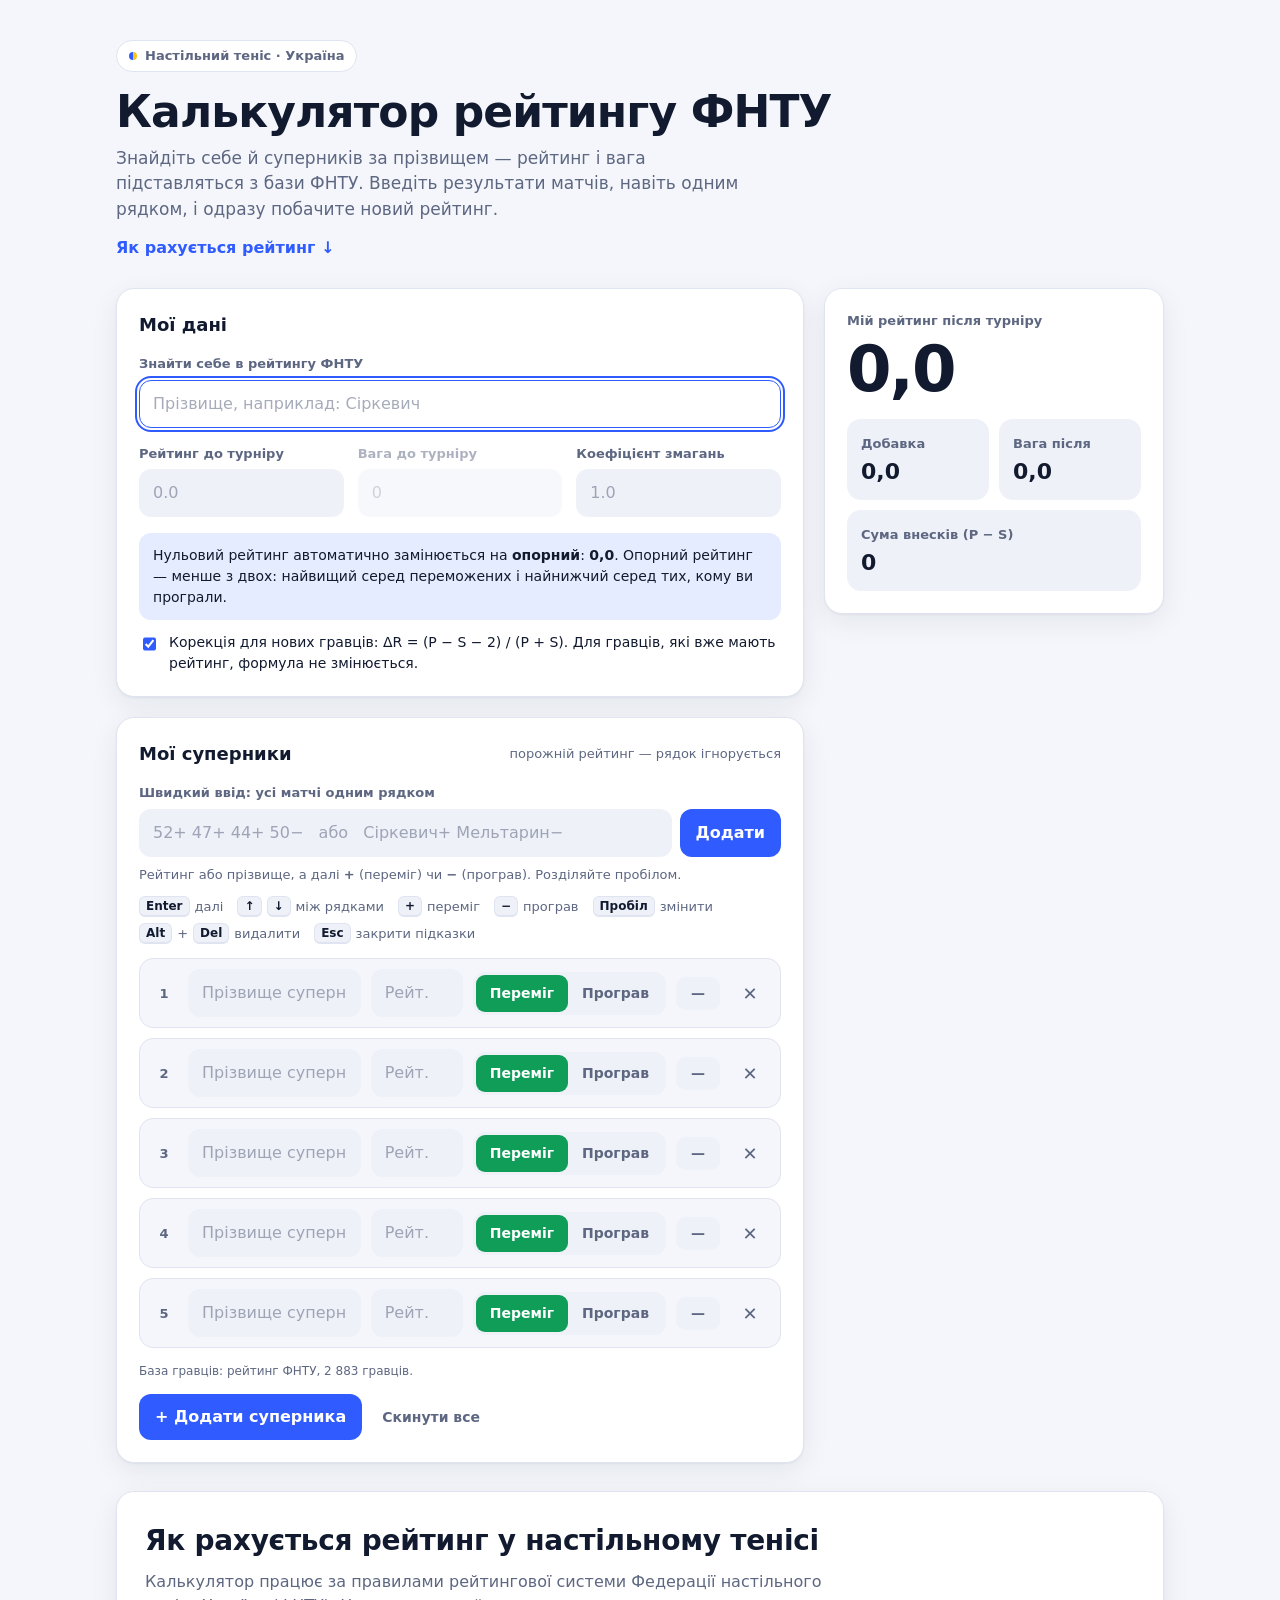
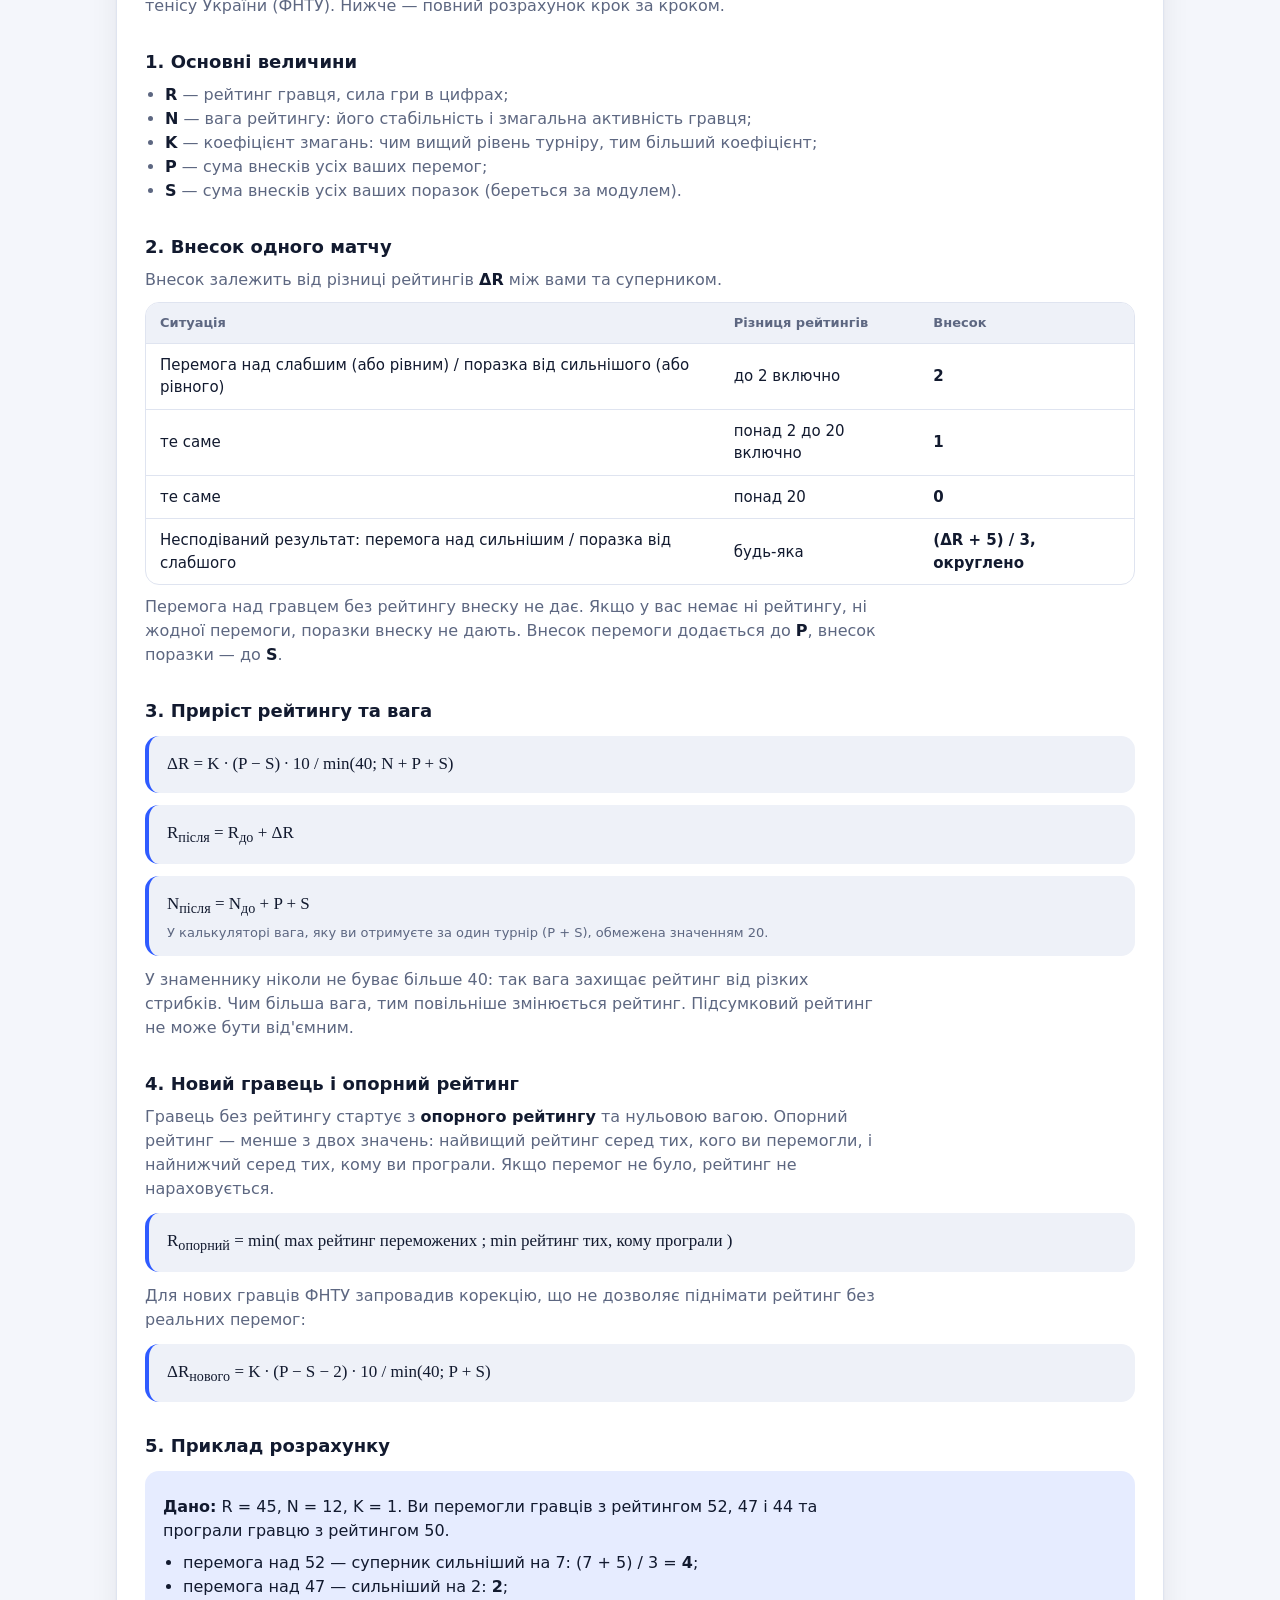
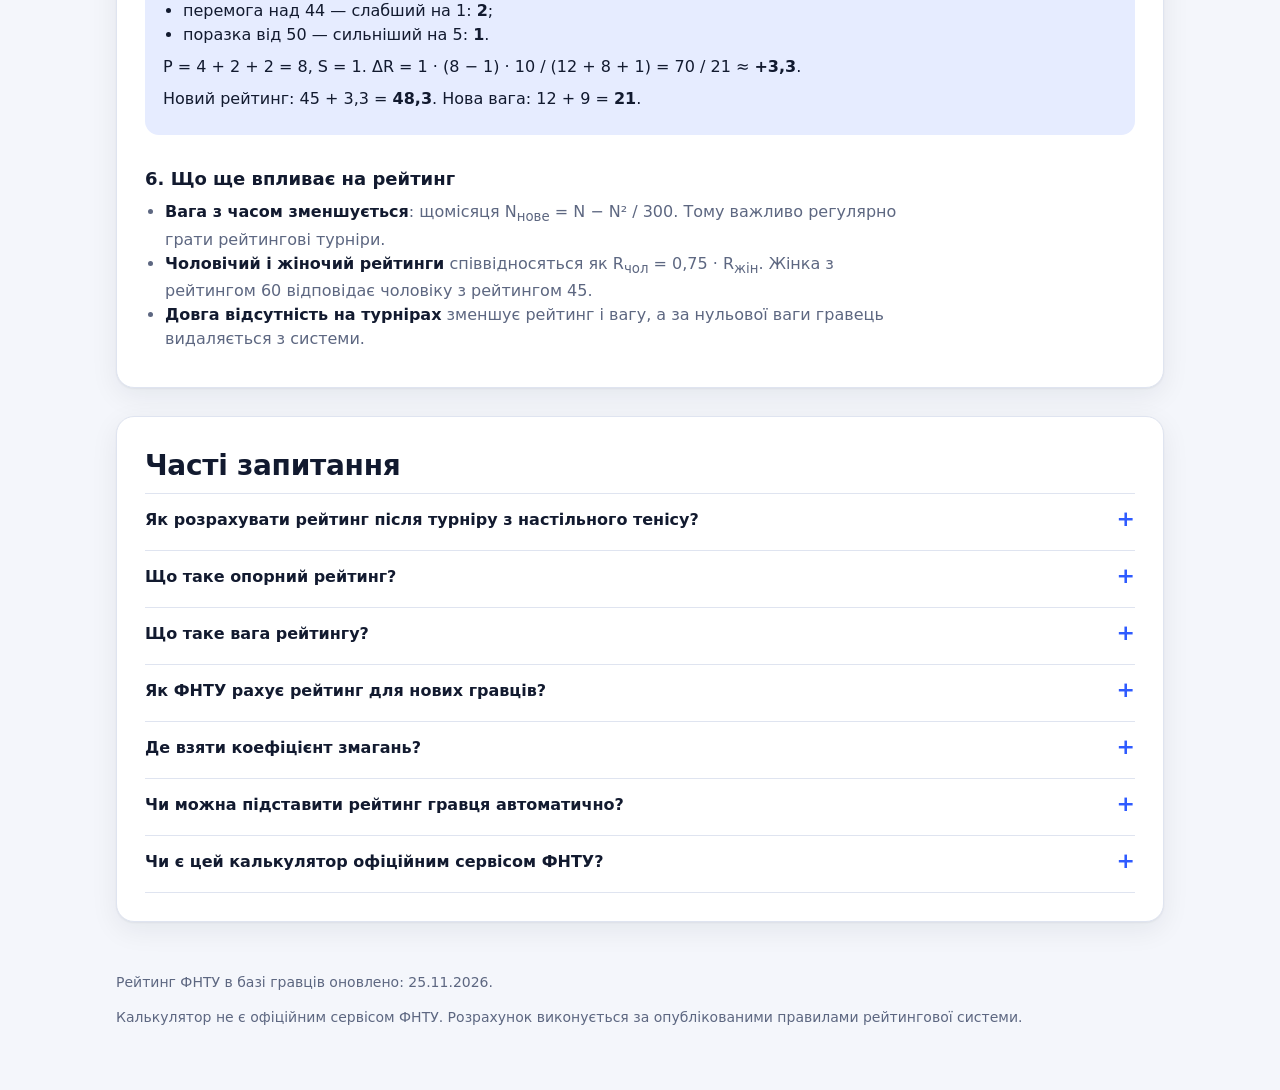
==== commit 5beb9f0e: "Switch site to custom domain fntu-rating.com.ua Co-Authored-By: Claude Sonnet 5.5 <noreply@anthropic" ====
--- a/index.html
+++ b/index.html
@@ -2,6 +2,7 @@
 <html lang="uk">
 <head>
 <meta charset="UTF-8">
+<meta name="google-site-verification" content="ozqGhlNpc_JGOkOnswgreYj31OVd8CGRQPEUNbMfI3g" />
 <meta name="viewport" content="width=device-width, initial-scale=1, viewport-fit=cover">
 <title>Калькулятор рейтингу з настільного тенісу ФНТУ онлайн</title>
 <meta name="description" content="Безкоштовний онлайн-калькулятор рейтингу ФНТУ: введіть рейтинг, вагу та результати матчів — отримайте новий рейтинг після турніру. Формули та приклади розрахунку.">
@@ -11,24 +12,24 @@
 <meta name="theme-color" content="#2f5bff" media="(prefers-color-scheme: light)">
 <meta name="theme-color" content="#0c111f" media="(prefers-color-scheme: dark)">
 <meta name="color-scheme" content="light dark">
-<link rel="canonical" href="https://example.com/">
-<link rel="alternate" hreflang="uk" href="https://example.com/">
-<link rel="alternate" hreflang="x-default" href="https://example.com/">
+<link rel="canonical" href="https://fntu-rating.com.ua/">
+<link rel="alternate" hreflang="uk" href="https://fntu-rating.com.ua/">
+<link rel="alternate" hreflang="x-default" href="https://fntu-rating.com.ua/">
 
 <meta property="og:type" content="website">
 <meta property="og:site_name" content="Калькулятор рейтингу ФНТУ">
 <meta property="og:locale" content="uk_UA">
 <meta property="og:title" content="Калькулятор рейтингу з настільного тенісу ФНТУ">
 <meta property="og:description" content="Введіть рейтинг, вагу та результати матчів — одразу побачите новий рейтинг після турніру. Формули та приклади.">
-<meta property="og:url" content="https://example.com/">
-<meta property="og:image" content="https://example.com/og-image.png">
+<meta property="og:url" content="https://fntu-rating.com.ua/">
+<meta property="og:image" content="https://fntu-rating.com.ua/og-image.png">
 <meta property="og:image:width" content="1200">
 <meta property="og:image:height" content="630">
 <meta property="og:image:alt" content="Калькулятор рейтингу ФНТУ з настільного тенісу">
 <meta name="twitter:card" content="summary_large_image">
 <meta name="twitter:title" content="Калькулятор рейтингу з настільного тенісу ФНТУ">
 <meta name="twitter:description" content="Розрахунок рейтингу після турніру за правилами ФНТУ — онлайн, безкоштовно.">
-<meta name="twitter:image" content="https://example.com/og-image.png">
+<meta name="twitter:image" content="https://fntu-rating.com.ua/og-image.png">
 
 <link rel="icon" href="favicon.svg" type="image/svg+xml">
 <link rel="apple-touch-icon" href="apple-touch-icon.png">
@@ -42,9 +43,9 @@
   "@graph": [
     {
       "@type": "WebApplication",
-      "@id": "https://example.com/#app",
+      "@id": "https://fntu-rating.com.ua/#app",
       "name": "Калькулятор рейтингу ФНТУ",
-      "url": "https://example.com/",
+      "url": "https://fntu-rating.com.ua/",
       "description": "Онлайн-калькулятор рейтингу з настільного тенісу за правилами Федерації настільного тенісу України.",
       "applicationCategory": "SportsApplication",
       "operatingSystem": "Any",
@@ -55,8 +56,8 @@
     },
     {
       "@type": "WebSite",
-      "@id": "https://example.com/#website",
-      "url": "https://example.com/",
+      "@id": "https://fntu-rating.com.ua/#website",
+      "url": "https://fntu-rating.com.ua/",
       "name": "Калькулятор рейтингу ФНТУ",
       "inLanguage": "uk"
     },
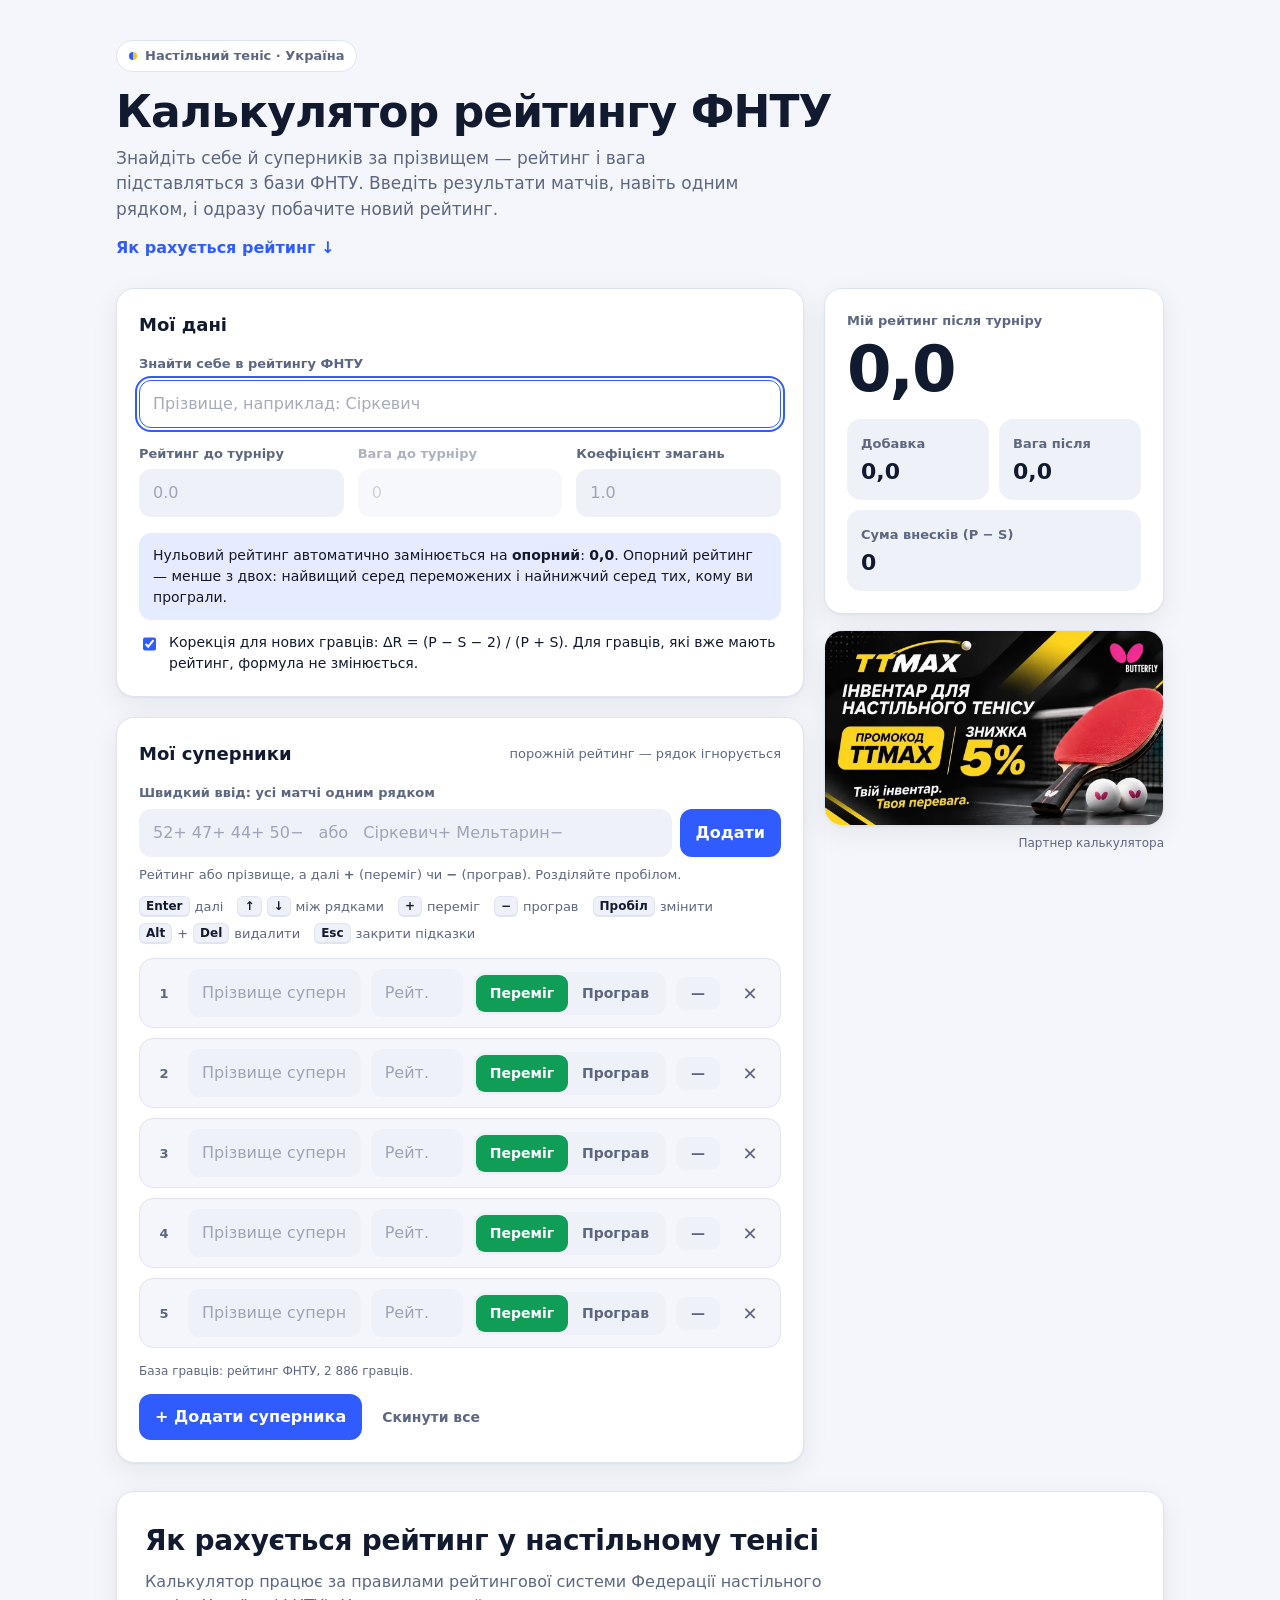
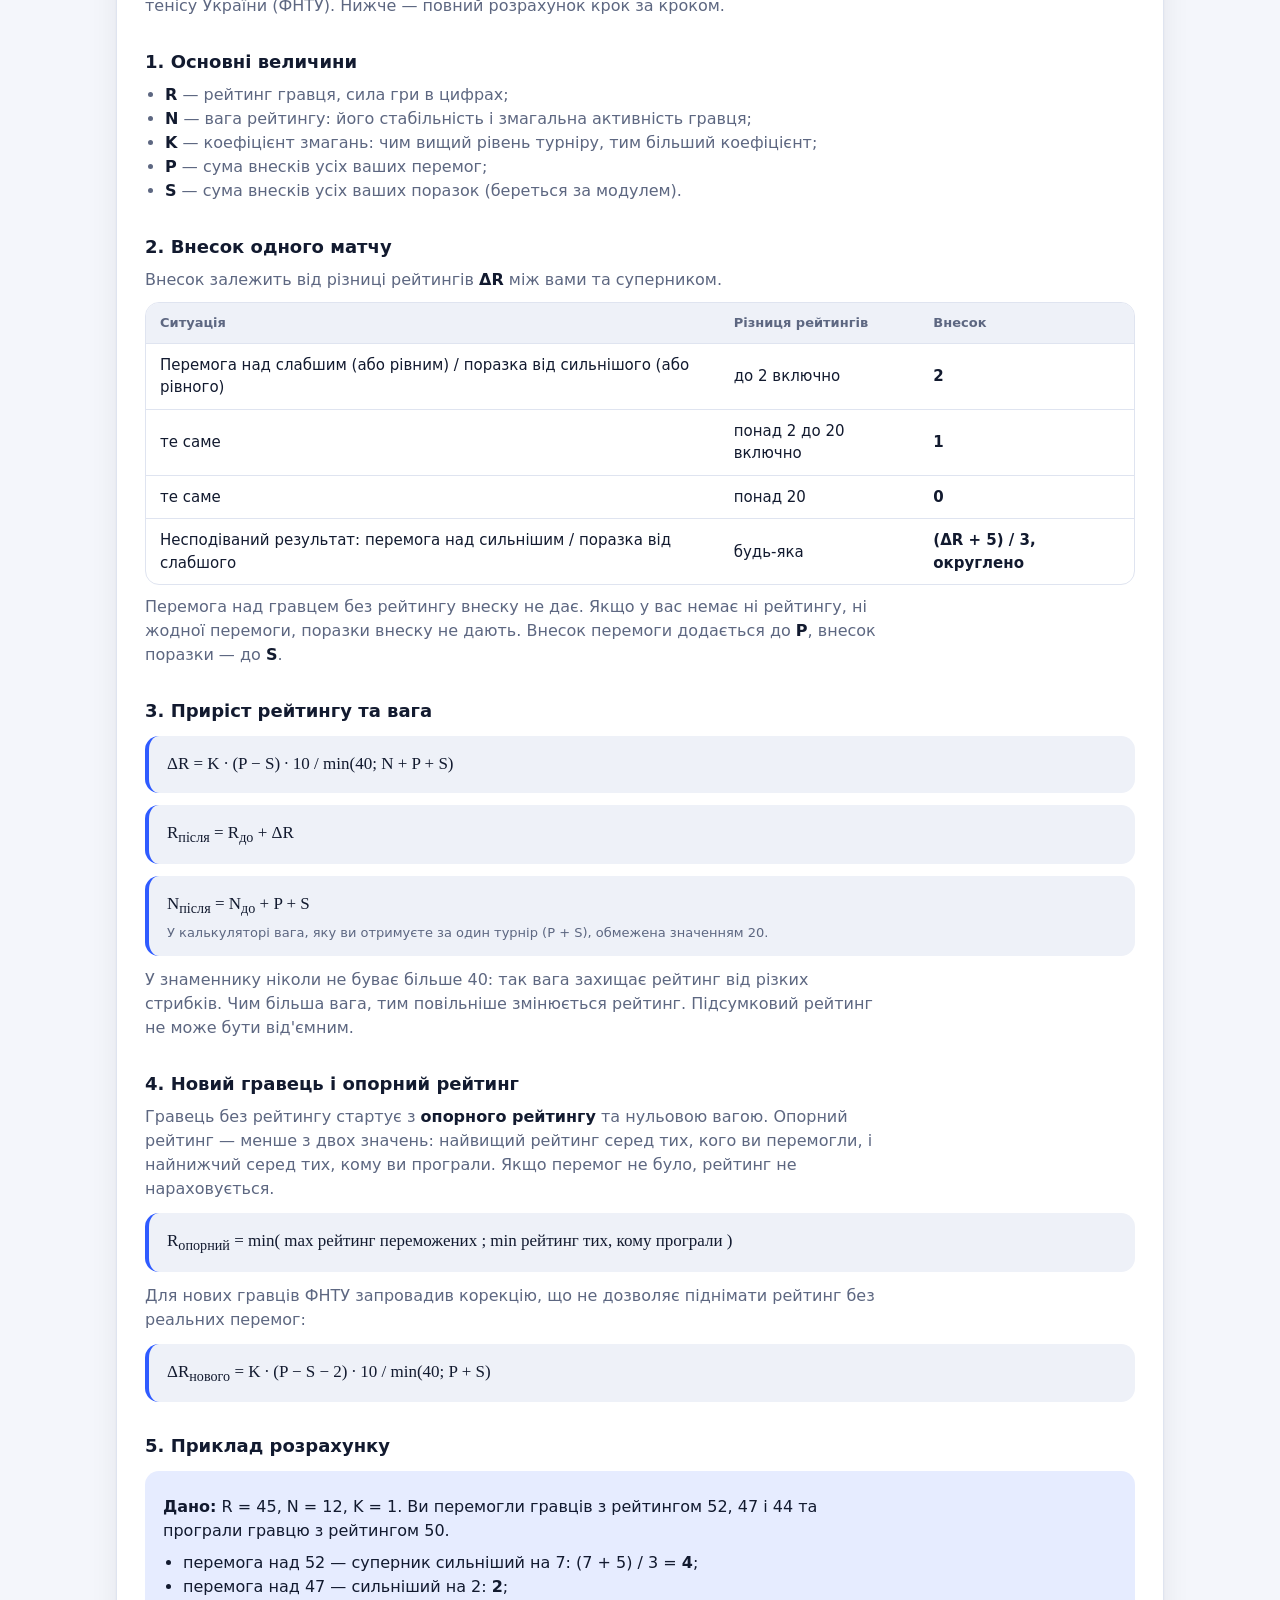
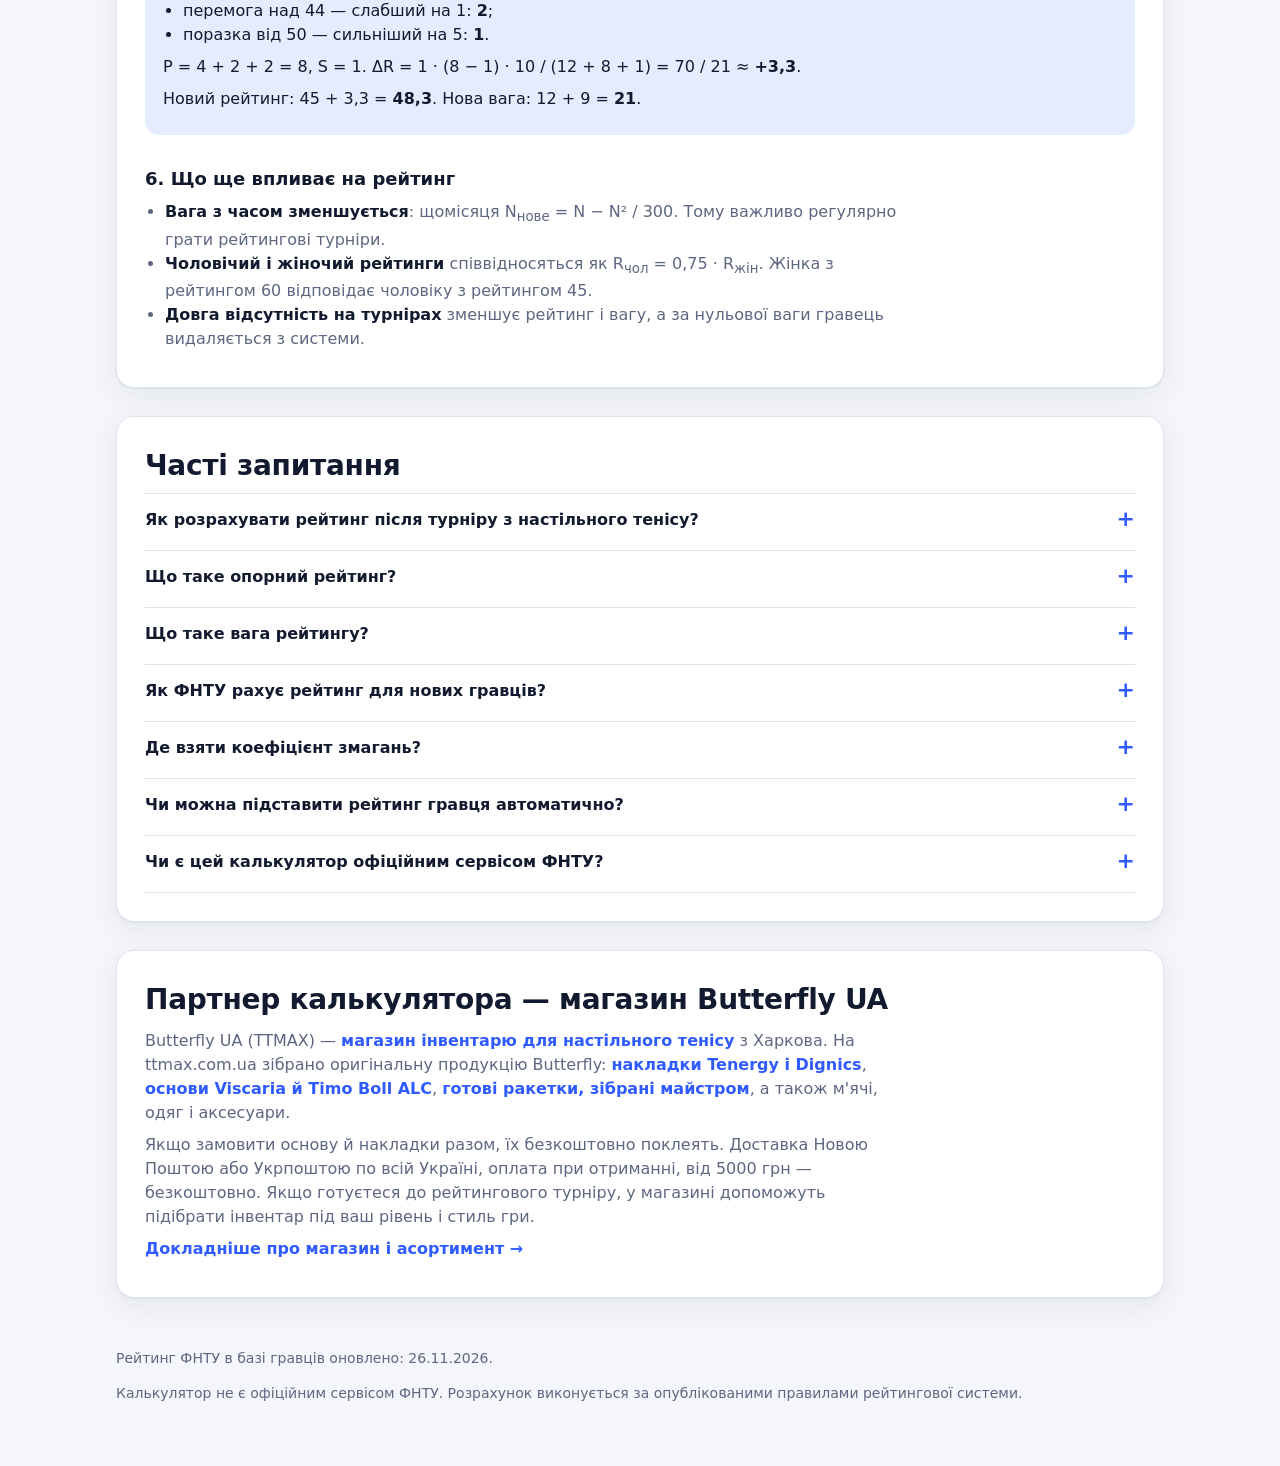
==== commit ef59dbad: "Add TTMAX partner banner, partner section, JSON-LD and partner page Co-Authored-By: Claude Sonnet 5." ====
--- a/index.html
+++ b/index.html
@@ -3,6 +3,7 @@
 <head>
 <meta charset="UTF-8">
 <meta name="google-site-verification" content="ozqGhlNpc_JGOkOnswgreYj31OVd8CGRQPEUNbMfI3g" />
+<meta name="google-site-verification" content="J5Z8JGMyFNsga0oEyllxp-7xb4AVu66MVP6ahvw0Htg" />
 <meta name="viewport" content="width=device-width, initial-scale=1, viewport-fit=cover">
 <title>Калькулятор рейтингу з настільного тенісу ФНТУ онлайн</title>
 <meta name="description" content="Безкоштовний онлайн-калькулятор рейтингу ФНТУ: введіть рейтинг, вагу та результати матчів — отримайте новий рейтинг після турніру. Формули та приклади розрахунку.">
@@ -60,6 +61,31 @@
       "url": "https://fntu-rating.com.ua/",
       "name": "Калькулятор рейтингу ФНТУ",
       "inLanguage": "uk"
+    },
+    {
+      "@type": "WebPage",
+      "@id": "https://fntu-rating.com.ua/#webpage",
+      "url": "https://fntu-rating.com.ua/",
+      "name": "Калькулятор рейтингу з настільного тенісу ФНТУ онлайн",
+      "inLanguage": "uk",
+      "isPartOf": { "@id": "https://fntu-rating.com.ua/#website" },
+      "mainEntity": { "@id": "https://fntu-rating.com.ua/#app" },
+      "mentions": { "@id": "https://ttmax.com.ua/#business" }
+    },
+    {
+      "@type": "Store",
+      "@id": "https://ttmax.com.ua/#business",
+      "name": "Butterfly UA",
+      "alternateName": "TTMAX",
+      "url": "https://ttmax.com.ua",
+      "parentOrganization": { "@id": "https://ttmax.com.ua/#org" }
+    },
+    {
+      "@type": "Organization",
+      "@id": "https://ttmax.com.ua/#org",
+      "name": "Butterfly UA",
+      "alternateName": "TTMAX",
+      "url": "https://ttmax.com.ua"
     },
     {
       "@type": "FAQPage",
@@ -173,16 +199,34 @@
         </section>
       </div>
 
-      <aside class="card result" id="result" aria-live="polite" aria-label="Результат">
-        <div class="label">Мій рейтинг після турніру</div>
-        <div class="big" id="closingRating">0.0</div>
-        <div class="stats">
-          <div class="stat"><span class="label">Добавка</span><b id="closingDelta" data-sign="zero">0.0</b></div>
-          <div class="stat"><span class="label">Вага після</span><b id="closingWeight">0.0</b></div>
-          <div class="stat" style="grid-column: 1 / -1"><span class="label">Сума внесків (P − S)</span><b id="contribution">0</b></div>
-        </div>
-        <div class="warn" id="noRating" hidden>Рейтинг не нараховується: потрібна хоча б одна перемога над гравцем із рейтингом і підсумковий рейтинг вище 0.</div>
-      </aside>
+      <div class="side">
+        <aside class="card result" id="result" aria-live="polite" aria-label="Результат">
+          <div class="label">Мій рейтинг після турніру</div>
+          <div class="big" id="closingRating">0.0</div>
+          <div class="stats">
+            <div class="stat"><span class="label">Добавка</span><b id="closingDelta" data-sign="zero">0.0</b></div>
+            <div class="stat"><span class="label">Вага після</span><b id="closingWeight">0.0</b></div>
+            <div class="stat" style="grid-column: 1 / -1"><span class="label">Сума внесків (P − S)</span><b id="contribution">0</b></div>
+          </div>
+          <div class="warn" id="noRating" hidden>Рейтинг не нараховується: потрібна хоча б одна перемога над гравцем із рейтингом і підсумковий рейтинг вище 0.</div>
+        </aside>
+
+        <a class="ttmax-banner ttmax-banner--desktop"
+           href="https://ttmax.com.ua/ua?utm_source=fntu-rating&amp;utm_medium=banner&amp;utm_campaign=fntu_partner&amp;utm_content=desktop_sidebar"
+           rel="sponsored noopener" target="_blank">
+          <img src="ttmax-banner.webp" width="1098" height="630"
+               alt="Butterfly UA — магазин інвентарю Butterfly для настільного тенісу, ttmax.com.ua"
+               decoding="async">
+        </a>
+        <a class="ttmax-banner ttmax-banner--mobile"
+           href="https://ttmax.com.ua/ua?utm_source=fntu-rating&amp;utm_medium=banner&amp;utm_campaign=fntu_partner&amp;utm_content=mobile_after_result"
+           rel="sponsored noopener" target="_blank">
+          <img src="ttmax-banner.webp" width="1098" height="630"
+               alt="Butterfly UA — магазин інвентарю Butterfly для настільного тенісу, ttmax.com.ua"
+               loading="lazy" decoding="async">
+        </a>
+        <p class="ttmax-banner-note">Партнер калькулятора</p>
+      </div>
     </div>
 
     <noscript><p class="note">Для роботи калькулятора потрібен JavaScript. Формули розрахунку наведено нижче на сторінці.</p></noscript>
@@ -283,6 +327,15 @@
         </details>
       </div>
     </section>
+
+    <section class="doc partner" aria-labelledby="h-partner">
+      <div class="card">
+        <h2 id="h-partner">Партнер калькулятора — магазин Butterfly UA</h2>
+        <p>Butterfly UA (TTMAX) — <a href="https://ttmax.com.ua/ua">магазин інвентарю для настільного тенісу</a> з Харкова. На ttmax.com.ua зібрано оригінальну продукцію Butterfly: <a href="https://ttmax.com.ua/ua/nakladki">накладки Tenergy і Dignics</a>, <a href="https://ttmax.com.ua/ua/osnovaniya">основи Viscaria й Timo Boll ALC</a>, <a href="https://ttmax.com.ua/ua/rakety">готові ракетки, зібрані майстром</a>, а також м'ячі, одяг і аксесуари.</p>
+        <p>Якщо замовити основу й накладки разом, їх безкоштовно поклеять. Доставка Новою Поштою або Укрпоштою по всій Україні, оплата при отриманні, від 5000 грн — безкоштовно. Якщо готуєтеся до рейтингового турніру, у магазині допоможуть підібрати інвентар під ваш рівень і стиль гри.</p>
+        <p><a href="/inventar-butterfly/">Докладніше про магазин і асортимент →</a></p>
+      </div>
+    </section>
   </main>
 
   <footer>
--- a/style.css
+++ b/style.css
@@ -213,3 +213,22 @@
 .dd-item .r i { display: block; font-style: normal; font-weight: 500; font-size: 11px; color: var(--muted); }
 .dd-empty { padding: 12px 14px; color: var(--muted); font-size: 14px; }
 @media (max-width: 640px) { .bulk-row .btn { min-height: 48px; } .dd-item { padding: 12px 14px; } }
+
+/* Банер Butterfly UA (TTMAX) */
+.side { position: sticky; top: 16px; display: grid; gap: 16px; align-content: start; }
+.side .result { position: static; }
+.ttmax-banner, .ttmax-strip { display: block; border-radius: var(--r); overflow: hidden; border: 1px solid var(--line); box-shadow: var(--shadow); }
+.ttmax-banner img, .ttmax-strip img { display: block; width: 100%; height: auto; }
+.ttmax-banner--mobile, .ttmax-strip--mobile { display: none; }
+.ttmax-strip { margin-top: 28px; }
+.ttmax-banner-note { margin: -8px 0 0; font-size: 12px; color: var(--muted); text-align: right; }
+@media (max-width: 860px) {
+  .side { position: static; }
+  .ttmax-banner--desktop, .ttmax-strip--desktop { display: none; }
+  .ttmax-banner--mobile, .ttmax-strip--mobile { display: block; width: 100%; max-width: 480px; }
+  .ttmax-banner--tall { max-width: 320px; }
+  .ttmax-banner-note { text-align: left; }
+}
+
+.partner a { color: var(--accent); font-weight: 600; text-decoration: none; }
+.partner a:hover { text-decoration: underline; }
--- a/style.css
+++ b/style.css
@@ -213,3 +213,22 @@
 .dd-item .r i { display: block; font-style: normal; font-weight: 500; font-size: 11px; color: var(--muted); }
 .dd-empty { padding: 12px 14px; color: var(--muted); font-size: 14px; }
 @media (max-width: 640px) { .bulk-row .btn { min-height: 48px; } .dd-item { padding: 12px 14px; } }
+
+/* Банер Butterfly UA (TTMAX) */
+.side { position: sticky; top: 16px; display: grid; gap: 16px; align-content: start; }
+.side .result { position: static; }
+.ttmax-banner, .ttmax-strip { display: block; border-radius: var(--r); overflow: hidden; border: 1px solid var(--line); box-shadow: var(--shadow); }
+.ttmax-banner img, .ttmax-strip img { display: block; width: 100%; height: auto; }
+.ttmax-banner--mobile, .ttmax-strip--mobile { display: none; }
+.ttmax-strip { margin-top: 28px; }
+.ttmax-banner-note { margin: -8px 0 0; font-size: 12px; color: var(--muted); text-align: right; }
+@media (max-width: 860px) {
+  .side { position: static; }
+  .ttmax-banner--desktop, .ttmax-strip--desktop { display: none; }
+  .ttmax-banner--mobile, .ttmax-strip--mobile { display: block; width: 100%; max-width: 480px; }
+  .ttmax-banner--tall { max-width: 320px; }
+  .ttmax-banner-note { text-align: left; }
+}
+
+.partner a { color: var(--accent); font-weight: 600; text-decoration: none; }
+.partner a:hover { text-decoration: underline; }
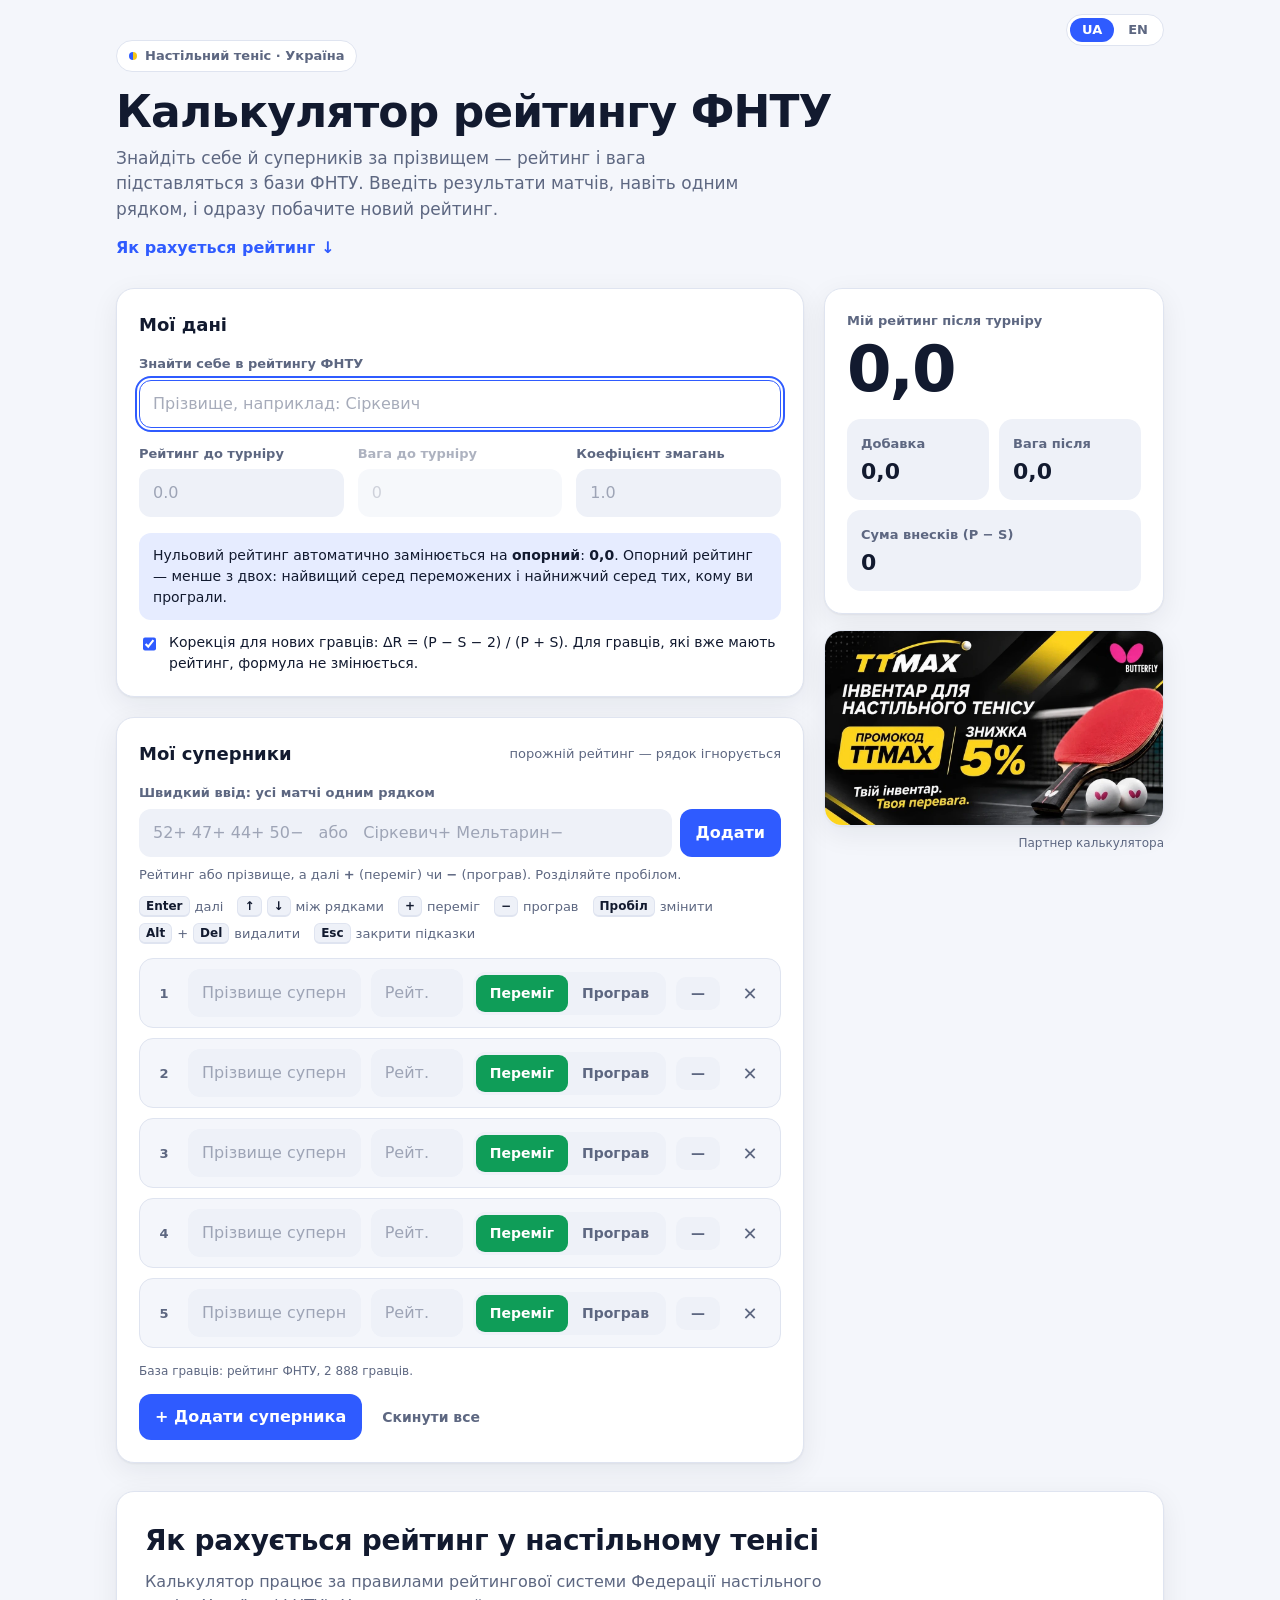
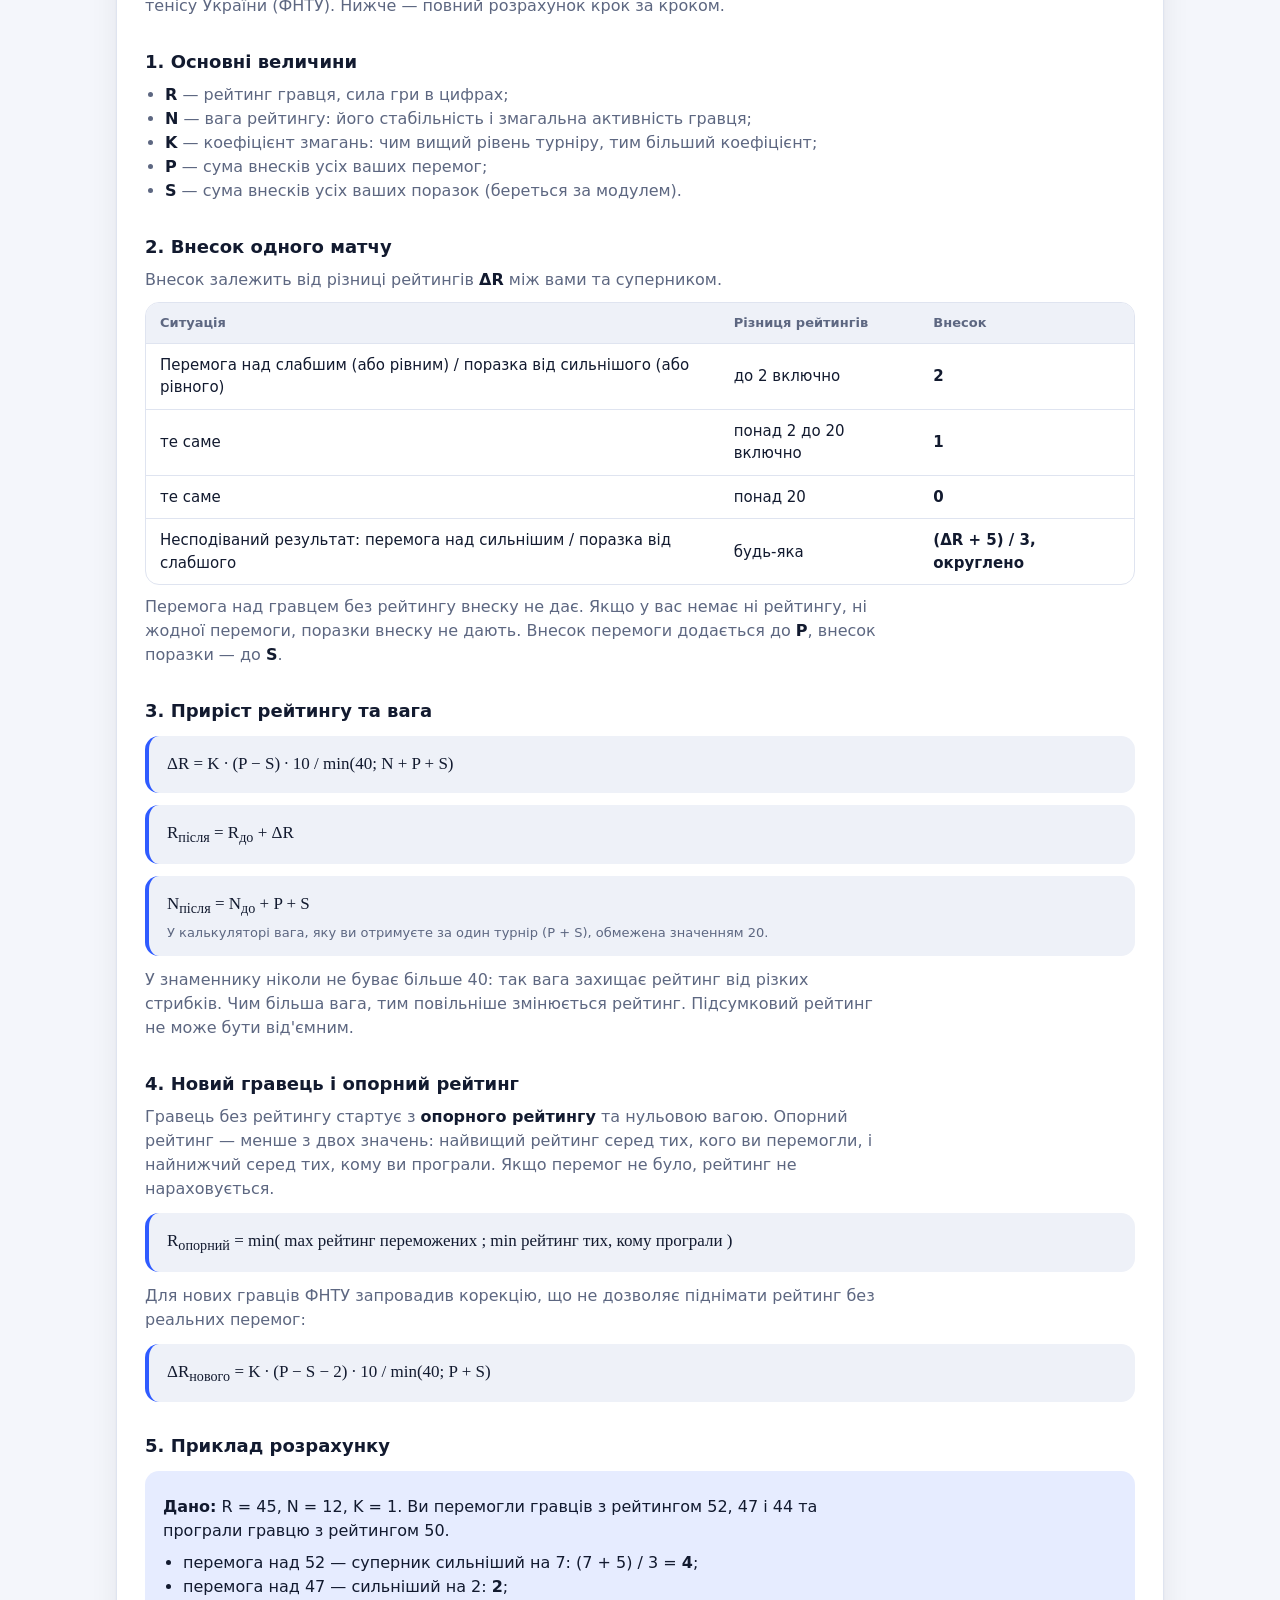
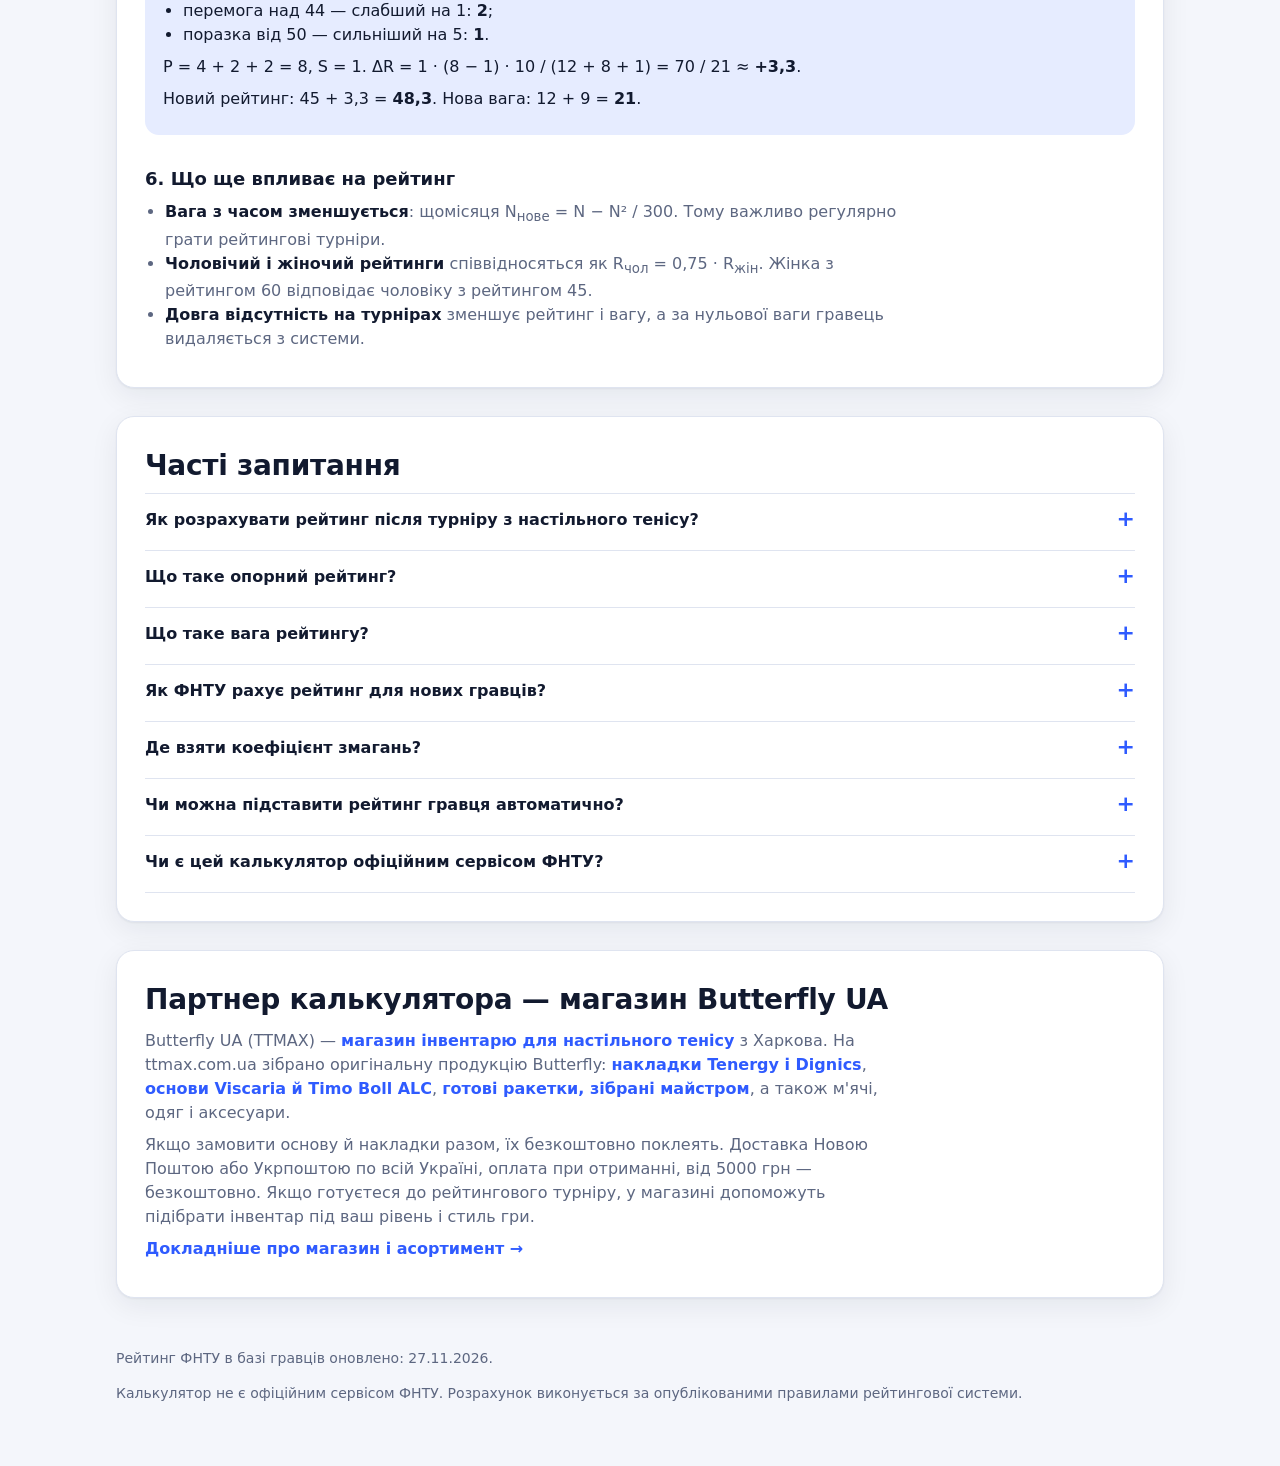
==== commit ffec7bc1: "Add English version at /en/ with language switcher, hreflang and Latin surname search Co-Authored-By" ====
--- a/index.html
+++ b/index.html
@@ -15,11 +15,13 @@
 <meta name="color-scheme" content="light dark">
 <link rel="canonical" href="https://fntu-rating.com.ua/">
 <link rel="alternate" hreflang="uk" href="https://fntu-rating.com.ua/">
+<link rel="alternate" hreflang="en" href="https://fntu-rating.com.ua/en/">
 <link rel="alternate" hreflang="x-default" href="https://fntu-rating.com.ua/">
 
 <meta property="og:type" content="website">
 <meta property="og:site_name" content="Калькулятор рейтингу ФНТУ">
 <meta property="og:locale" content="uk_UA">
+<meta property="og:locale:alternate" content="en_US">
 <meta property="og:title" content="Калькулятор рейтингу з настільного тенісу ФНТУ">
 <meta property="og:description" content="Введіть рейтинг, вагу та результати матчів — одразу побачите новий рейтинг після турніру. Формули та приклади.">
 <meta property="og:url" content="https://fntu-rating.com.ua/">
@@ -35,6 +37,7 @@
 <link rel="icon" href="favicon.svg" type="image/svg+xml">
 <link rel="apple-touch-icon" href="apple-touch-icon.png">
 <link rel="manifest" href="manifest.webmanifest">
+<link rel="alternate" type="text/plain" href="/llms.txt" title="LLMs.txt">
 <link rel="preload" href="style.css" as="style">
 <link rel="stylesheet" href="style.css">
 
@@ -46,13 +49,25 @@
       "@type": "WebApplication",
       "@id": "https://fntu-rating.com.ua/#app",
       "name": "Калькулятор рейтингу ФНТУ",
+      "alternateName": ["Калькулятор рейтингу з настільного тенісу", "FNTU rating calculator"],
       "url": "https://fntu-rating.com.ua/",
       "description": "Онлайн-калькулятор рейтингу з настільного тенісу за правилами Федерації настільного тенісу України.",
       "applicationCategory": "SportsApplication",
+      "applicationSubCategory": "Калькулятор рейтингу",
       "operatingSystem": "Any",
       "browserRequirements": "Requires JavaScript",
       "inLanguage": "uk",
       "isAccessibleForFree": true,
+      "image": "https://fntu-rating.com.ua/og-image.png",
+      "about": { "@type": "Thing", "name": "Рейтинг ФНТУ з настільного тенісу" },
+      "audience": { "@type": "Audience", "audienceType": "Гравці в настільний теніс, тренери, організатори турнірів в Україні" },
+      "featureList": [
+        "Розрахунок нового рейтингу після турніру за правилами ФНТУ",
+        "Розрахунок нової ваги рейтингу та суми внесків (P − S)",
+        "Пошук гравця за прізвищем у базі рейтингу ФНТУ з автопідстановкою рейтингу й ваги",
+        "Швидке введення результатів матчів одним рядком",
+        "Покрокове пояснення формул і приклад розрахунку"
+      ],
       "offers": { "@type": "Offer", "price": "0", "priceCurrency": "UAH" }
     },
     {
@@ -86,6 +101,32 @@
       "name": "Butterfly UA",
       "alternateName": "TTMAX",
       "url": "https://ttmax.com.ua"
+    },
+    {
+      "@type": "HowTo",
+      "@id": "https://fntu-rating.com.ua/#howto",
+      "name": "Як розрахувати рейтинг ФНТУ після турніру",
+      "inLanguage": "uk",
+      "tool": { "@id": "https://fntu-rating.com.ua/#app" },
+      "step": [
+        { "@type": "HowToStep", "position": 1, "name": "Вкажіть свої дані", "text": "Знайдіть себе в рейтингу за прізвищем або введіть рейтинг, вагу до турніру та коефіцієнт змагань вручну." },
+        { "@type": "HowToStep", "position": 2, "name": "Додайте суперників і результати", "text": "Введіть рейтинг або прізвище кожного суперника та позначте перемогу чи поразку; можна ввести всі матчі одним рядком." },
+        { "@type": "HowToStep", "position": 3, "name": "Перегляньте результат", "text": "Калькулятор покаже новий рейтинг після турніру, добавку, нову вагу та суму внесків (P − S)." }
+      ]
+    },
+    {
+      "@type": "DefinedTermSet",
+      "@id": "https://fntu-rating.com.ua/#terms",
+      "name": "Терміни рейтингу ФНТУ",
+      "inLanguage": "uk",
+      "hasDefinedTerm": [
+        { "@type": "DefinedTerm", "name": "R (рейтинг)", "description": "Рейтинг гравця — сила гри в цифрах." },
+        { "@type": "DefinedTerm", "name": "N (вага рейтингу)", "description": "Стабільність рейтингу та змагальна активність гравця." },
+        { "@type": "DefinedTerm", "name": "K (коефіцієнт змагань)", "description": "Чим вищий рівень турніру, тим більший коефіцієнт." },
+        { "@type": "DefinedTerm", "name": "P", "description": "Сума внесків усіх перемог гравця на турнірі." },
+        { "@type": "DefinedTerm", "name": "S", "description": "Сума внесків усіх поразок гравця на турнірі (береться за модулем)." },
+        { "@type": "DefinedTerm", "name": "Опорний рейтинг", "description": "Стартовий рейтинг нового гравця: менше з двох значень — найвищий рейтинг серед переможених і найнижчий серед тих, кому гравець програв." }
+      ]
     },
     {
       "@type": "FAQPage",
@@ -129,6 +170,7 @@
 <body>
 <div class="wrap">
   <header class="hero">
+    <nav class="lang" aria-label="Мова"><span aria-current="page">UA</span><a href="/en/" hreflang="en" lang="en">EN</a></nav>
     <span class="badge"><i></i> Настільний теніс · Україна</span>
     <h1>Калькулятор рейтингу ФНТУ</h1>
     <p class="lead">Знайдіть себе й суперників за прізвищем — рейтинг і вага підставляться з бази ФНТУ. Введіть результати матчів, навіть одним рядком, і одразу побачите новий рейтинг.</p>
--- a/style.css
+++ b/style.css
@@ -232,3 +232,12 @@
 
 .partner a { color: var(--accent); font-weight: 600; text-decoration: none; }
 .partner a:hover { text-decoration: underline; }
+
+/* Перемикач мови */
+.hero { position: relative; }
+.lang { position: absolute; top: 14px; right: 0; display: inline-flex; gap: 2px; padding: 3px; border: 1px solid var(--line); border-radius: 999px; background: var(--surface); font-size: 13px; font-weight: 700; }
+.lang a, .lang span { padding: 4px 12px; border-radius: 999px; text-decoration: none; line-height: 1.2; }
+.lang a { color: var(--muted); }
+.lang a:hover { color: var(--text); }
+.lang span { background: var(--accent); color: var(--accent-ink); }
+@media (max-width: 860px) { .lang { top: 10px; } }
--- a/style.css
+++ b/style.css
@@ -232,3 +232,12 @@
 
 .partner a { color: var(--accent); font-weight: 600; text-decoration: none; }
 .partner a:hover { text-decoration: underline; }
+
+/* Перемикач мови */
+.hero { position: relative; }
+.lang { position: absolute; top: 14px; right: 0; display: inline-flex; gap: 2px; padding: 3px; border: 1px solid var(--line); border-radius: 999px; background: var(--surface); font-size: 13px; font-weight: 700; }
+.lang a, .lang span { padding: 4px 12px; border-radius: 999px; text-decoration: none; line-height: 1.2; }
+.lang a { color: var(--muted); }
+.lang a:hover { color: var(--text); }
+.lang span { background: var(--accent); color: var(--accent-ink); }
+@media (max-width: 860px) { .lang { top: 10px; } }
